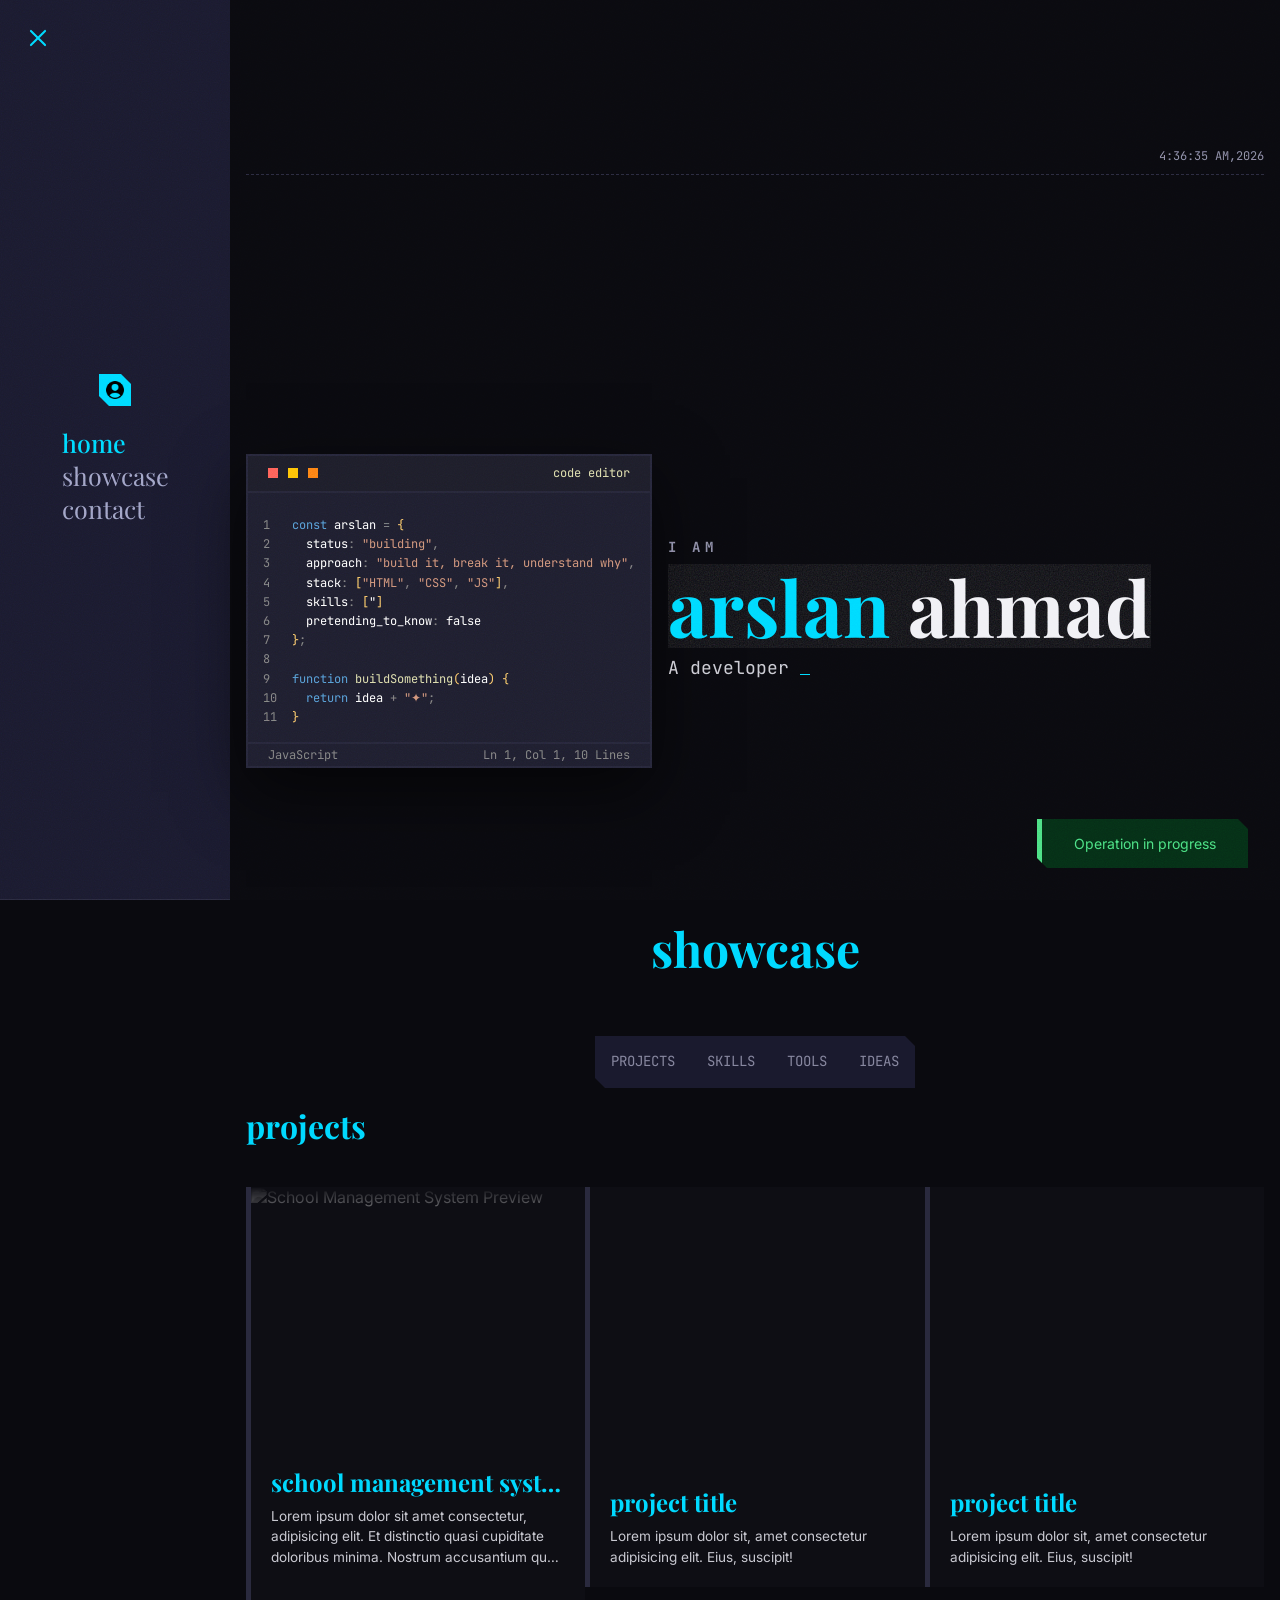
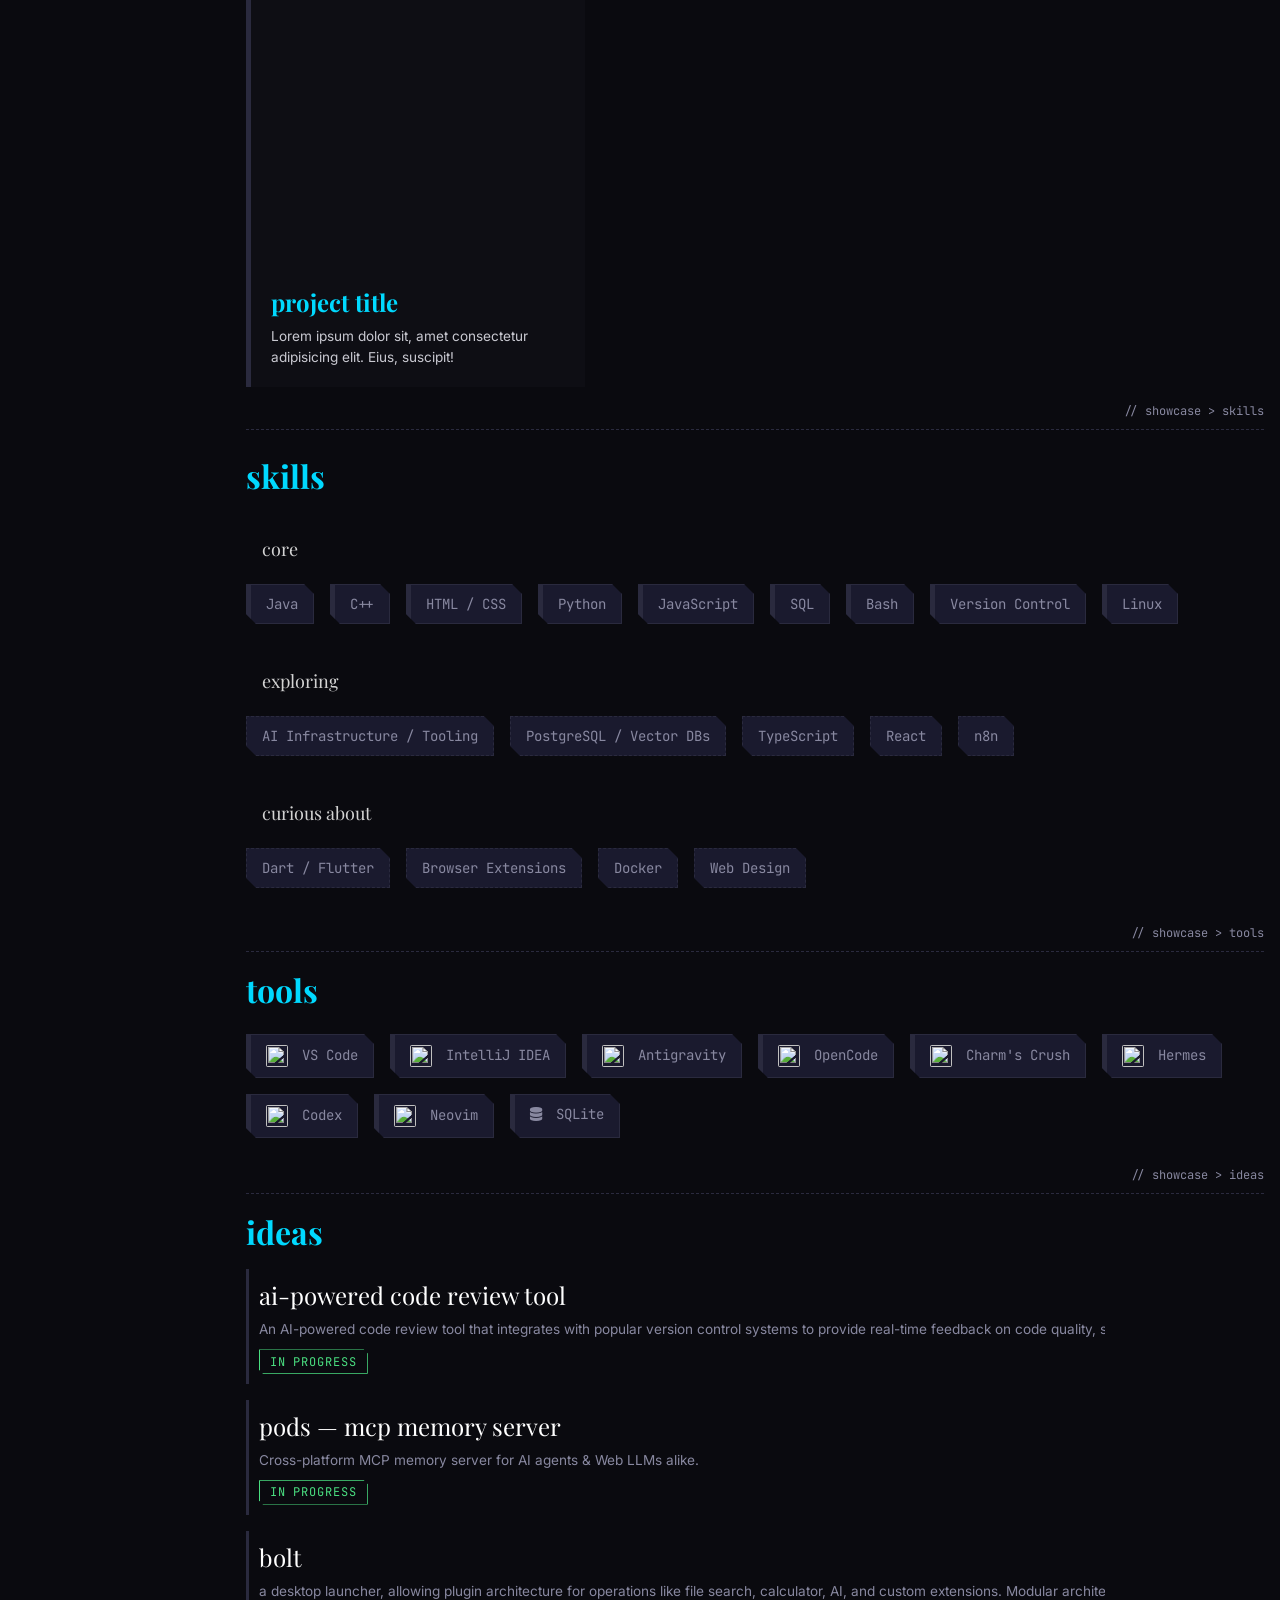
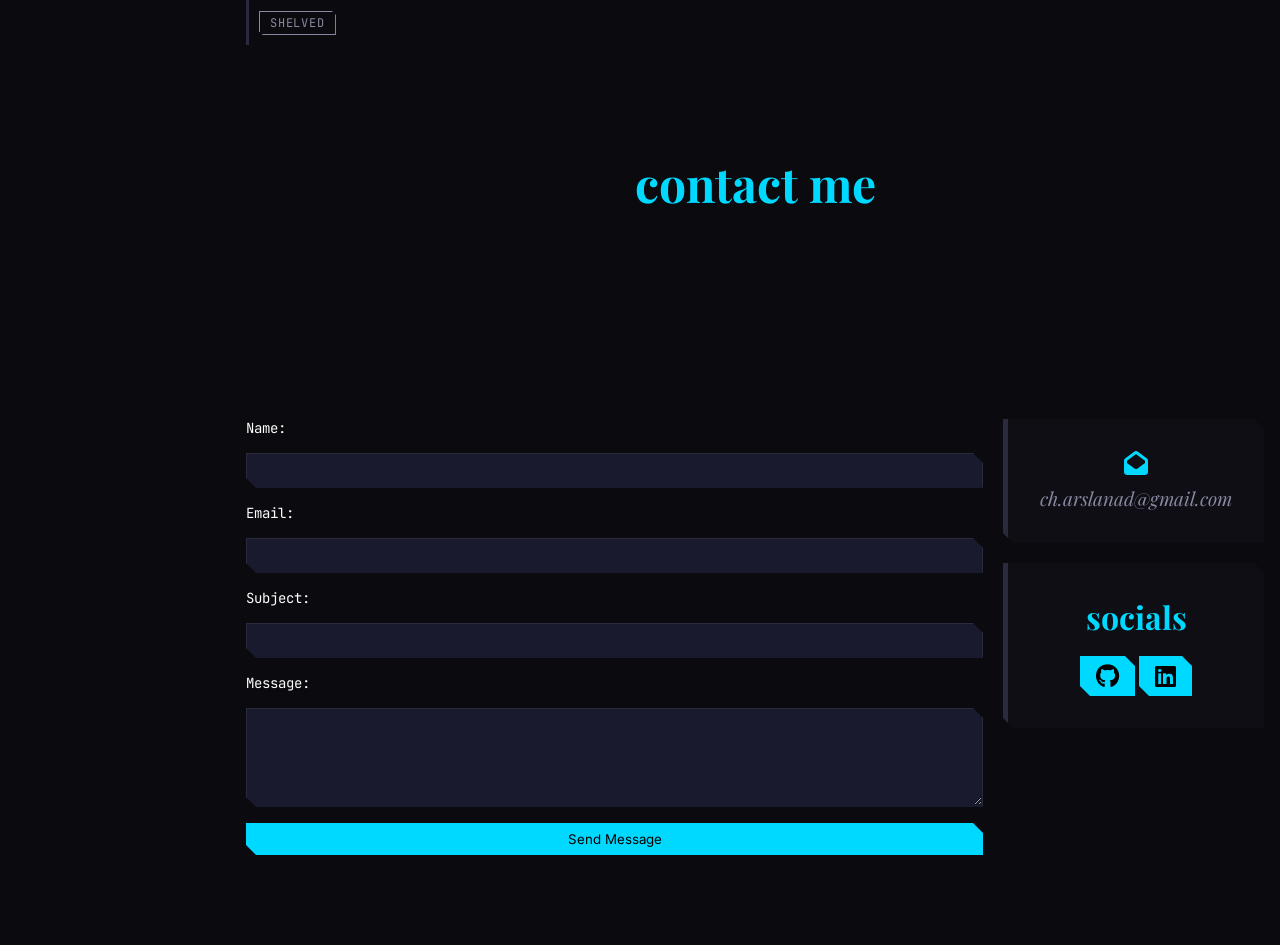
==== index.html @ 19250a8c "feat: update ideas section with new project descriptions and statuses" ====
<!doctype html>
<html lang="en">

<head>
  <meta charset="UTF-8" />
  <meta name="viewport" content="width=device-width, initial-scale=1.0" />
  <title>Personal Portfolio</title>
  <link rel="preconnect" href="https://fonts.googleapis.com" />
  <link rel="preconnect" href="https://fonts.gstatic.com" crossorigin />
  <link
    href="https://fonts.googleapis.com/css2?family=Inter:wght@400;600;700&family=Playfair+Display:ital,wght@1,400;1,700&family=JetBrains+Mono&display=swap"
    rel="stylesheet" />

  <link rel="stylesheet" href="https://cdnjs.cloudflare.com/ajax/libs/font-awesome/6.5.0/css/all.min.css" />
  <link rel="stylesheet" href="src/style.css" />
</head>

<body class="grainy">
  <main>

    <button class="menu-toggle" type="button" aria-label="Toggle menu" aria-pressed="false">
      <span></span>
      <span></span>
      <span></span>
    </button>

    <nav>
      <div class="menu">
        <div class="logo"><img src="src/assets/logo.png" alt="Logo" /></div>

        <ul class="nav-links">
          <li><a href="#home" class="active">Home</a></li>
          <li><a href="#showcase">Showcase</a></li>
          <li><a href="#contact">Contact</a></li>
        </ul>
      </div>
    </nav>

    <div class="sections-wrapper">

      <section id="home" class="home">

        <p class="date demo-label"></p>

        <div class="code-container">
          <div class="editor-body">
            <div class="title-bar">
              <div class="dot red"></div>
              <div class="dot yellow"></div>
              <div class="dot orange"></div>
              <div class="title c-func">Code Editor</div>
            </div>
            <pre class="code-editor" id="hero-code"></pre>
            <div class="status-bar">
              <div>JavaScript</div>
              <div>Ln 1, Col 1, 10 Lines</div>
            </div>
          </div>
        </div>
        <div class="hero-content">
          <h3>I am</h3>
          <h1><span>Arslan</span> Ahmad</h1>
          <p class="placeholder-array">A developer
            <span class="cursor"></span>
          </p>
        </div>
      </section>
      <section class=" test showcase" id="showcase">
        <h1>Showcase</h1>
        <div class="showcase-options">
          <ul>
            <li><a href="#projects">Projects</a></li>
            <li><a href="#skills">Skills</a></li>
            <li><a href="#tools">Tools</a></li>
            <li><a href="#ideas">Ideas</a></li>
          </ul>
        </div>

        <div class="projects" id="projects">
          <h2>Projects</h2>

          <div class="project-grid">
            <div class="project-item">
              <img class="project-preview"
                src="https://raw.githubusercontent.com/ch-arslanahmad/school_management_system_java/main/storage/preview-code.gif"
                alt="School Management System Preview">

              <div class="details">
                <h3 class="title">School Management System</h3>
                <p class="description">Lorem ipsum dolor sit amet consectetur, adipisicing elit. Et
                  distinctio quasi cupiditate doloribus minima. Nostrum accusantium quae vitae beatae temporibus,
                  omnis nulla vero voluptas reiciendis voluptate laboriosam vel culpa. Suscipit corporis voluptate
                  perferendis dolor laborum nemo aperiam beatae sit dolorum a, pariatur soluta tenetur facilis ipsum
                  quibusdam dicta molestias modi asperiores nihil vitae, atque delectus iste eligendi? Aliquid
                  molestiae doloremque obcaecati nisi aperiam consequatur voluptas, debitis eos impedit at vero
                  error non architecto, alias blanditiis, aspernatur repellendus exercitationem! Repellendus quas,
                  laboriosam sequi dicta dolorem ad laudantium hic molestias sint quisquam voluptatibus sunt magni
                  dolorum, quia debitis, adipisci necessitatibus consequatur? Ipsa. Lorem ipsum dolor sit, amet
                  consectetur adipisicing elit. Eius,
                  suscipit!</p>
              </div>
            </div>
            <div class="project-item">

              <div class="details">
                <h3 class="title">Project Title</h3>
                <p class="description">Lorem ipsum dolor sit, amet consectetur adipisicing elit. Eius,
                  suscipit!</p>
              </div>
            </div>
            <div class="project-item">

              <div class="details">
                <h3 class="title">Project Title</h3>
                <p class="description">Lorem ipsum dolor sit, amet consectetur adipisicing elit. Eius,
                  suscipit!</p>
              </div>
            </div>
            <div class="project-item">

              <div class="details">
                <h3 class="title">Project Title</h3>
                <p class="description">Lorem ipsum dolor sit, amet consectetur adipisicing elit. Eius,
                  suscipit!</p>
              </div>
            </div>
          </div>
        </div>

        <div class="skills" id="skills">
          <div class="demo-label">// showcase &gt; skills</div>

          <h2>Skills</h2>

          <div class="skill-group">
            <h3>Core</h3>
            <ul class="skills-list">
              <li class="chip">Java</li>
              <li class="chip">C++</li>
              <li class="chip">HTML / CSS</li>
              <li class="chip">Python</li>
              <li class="chip">JavaScript</li>
              <li class="chip">SQL</li>
              <li class="chip">Bash</li>
              <li class="chip">Version Control</li>
              <li class="chip">Linux</li>

            </ul>
          </div>

          <div class="skill-group">
            <h3>Exploring</h3>
            <ul class="skills-list">
              <li class="chip-v2">AI Infrastructure / Tooling</li>
              <li class="chip-v2">PostgreSQL / Vector DBs</li>

              <li class="chip-v2">TypeScript</li>
              <li class="chip-v2">React</li>
              <li class="chip-v2">n8n</li>
            </ul>
          </div>

          <div class="skill-group">
            <h3>Curious About</h3>
            <ul class="skills-list">
              <li class="chip-v2">Dart / Flutter</li>
              <li class="chip-v2">Browser Extensions</li>
              <li class="chip-v2">Docker</li>
              <li class="chip-v2">Web Design</li>
            </ul>
          </div>
        </div>

        <div class="tools" id="tools">
          <div class="demo-label">// showcase &gt; tools</div>

          <h2>Tools</h2>

          <ul class="tools-list">
            <li class="chip"><img class="tool-icon"
                src="https://cdn.jsdelivr.net/gh/devicons/devicon/icons/vscode/vscode-original.svg" alt=""> VS Code</li>
            <li class="chip"><img class="tool-icon"
                src="https://cdn.jsdelivr.net/gh/devicons/devicon/icons/intellij/intellij-original.svg" alt=""> IntelliJ
              IDEA</li>
            <li class="chip"><img class="tool-icon" src="https://favicool.com/api/icon?domain=antigravity.google&sz=32"
                alt=""> Antigravity</li>
            <li class="chip"><img class="tool-icon"
                src="https://media.licdn.com/dms/image/v2/D4D0BAQFJMzzCNacJ9A/company-logo_200_200/B4DZnKXK2mHsAM-/0/1760036695735?e=2147483647&v=beta&t=FutmMxdZErSSxb70NqSy5JB7f-gggnm0mz871Ik3L1s"
                alt=""> OpenCode</li>
            <li class="chip"><img class="tool-icon" src="https://avatars.githubusercontent.com/u/57376114?s=200&v=4"
                alt=""> Charm's Crush</li>
            <li class="chip"><img class="tool-icon" src="https://hermes-agent.nousresearch.com/docs/img/logo.png"
                alt=""> Hermes</li>
            <li class="chip"><img class="tool-icon"
                src="https://raw.githubusercontent.com/lobehub/lobe-icons/refs/heads/master/packages/static-png/dark/codex-color.png"
                alt=""> Codex</li>
            <li class="chip"><img class="tool-icon"
                src="https://cdn.jsdelivr.net/gh/devicons/devicon/icons/neovim/neovim-original.svg" alt=""> Neovim</li>
            <li class="chip"><i class="fa-solid fa-database"></i> SQLite</li>
          </ul>
        </div>

        <div class="ideas">

          <div class="demo-label">// showcase &gt; ideas</div>

          <h2>Ideas</h2>

          <div class="ideas-list">

            <div class="idea">
              <h3 class="title">AI-Powered Code Review Tool</h3>
              <p class="description">An AI-powered code review tool that integrates with popular version control systems
                to provide real-time feedback on code quality, security vulnerabilities, and adherence to coding
                standards
              </p>
              <span class="status in-progress">IN PROGRESS</span>
            </div>

            <div class="idea">
              <h3 class="title">Pods — MCP Memory Server</h3>
              <p class="description">Cross-platform MCP memory server for AI agents & Web LLMs alike.</p>
              <span class="status in-progress">IN PROGRESS</span>
            </div>

            <div class="idea">
              <h3 class="title">Bolt</h3>
              <p class="description">a desktop launcher, allowing plugin architecture for operations like file
                search, calculator, AI, and custom
                extensions. Modular architecture, i.e., swap the frontend without
                touching the
                backend. </p>
              <span class="status shelved">SHELVED</span>
            </div>

          </div>

        </div>

      </section>

      <section class=" contact" id="contact">
        <h1>Contact Me</h1>
        <div class="sections-list">
          <form id="contactForm" action="https://api.web3forms.com/submit" method="POST">
            <input type="hidden" name="access_key" value="2b80c1da-faf3-4bfc-b4c3-8d636675ebc3">
            <input type="checkbox" name="botcheck" style="display: none;">

            <label for="name">Name:</label>
            <input id="name" name="name" type="text" required />

            <label for="email">Email:</label>
            <input id="email" name="email" type="email" required />

            <label for="subject">Subject:</label>
            <input id="subject" name="subject" type="text" required />

            <label for="message">Message:</label>
            <textarea id="message" name="message" rows="5" required></textarea>

            <button type="submit">Send Message</button>
          </form>

          <div class="card-list">
            <section class="card">
              <i class="fa-solid fa-envelope-open accent"></i>
              <a class="link" href="mailto:ch.arslanad+portfolio@gmail.com">ch.arslanad@gmail.com</a>
            </section>

            <section class="card">
              <h2>Socials</h2>
              <div>
                <button type="button" aria-label="GitHub"
                  onclick="window.open('https://github.com/ch-arslanahmad','_blank')">
                  <i class="fa-brands fa-github"></i>
                </button>
                <button type="button" aria-label="LinkedIn"
                  onclick="window.open('https://www.linkedin.com/in/arslan-ahmad-bb8149377/','_blank')">
                  <i class="fa-brands fa-linkedin"></i>
                </button>
              </div>
            </section>
          </div>
        </div>
      </section>

    </div>

  </main>

  <!-- <footer>
    <p>&copy; 2026 Muhammad Arslan</p>
  </footer> -->
</body>
<script src="src/main.js"></script>

</html>
---- src/style.css ----
@import "css/variables.css";
@import "css/base.css";
@import "css/components.css";
@import "css/responsive.css";
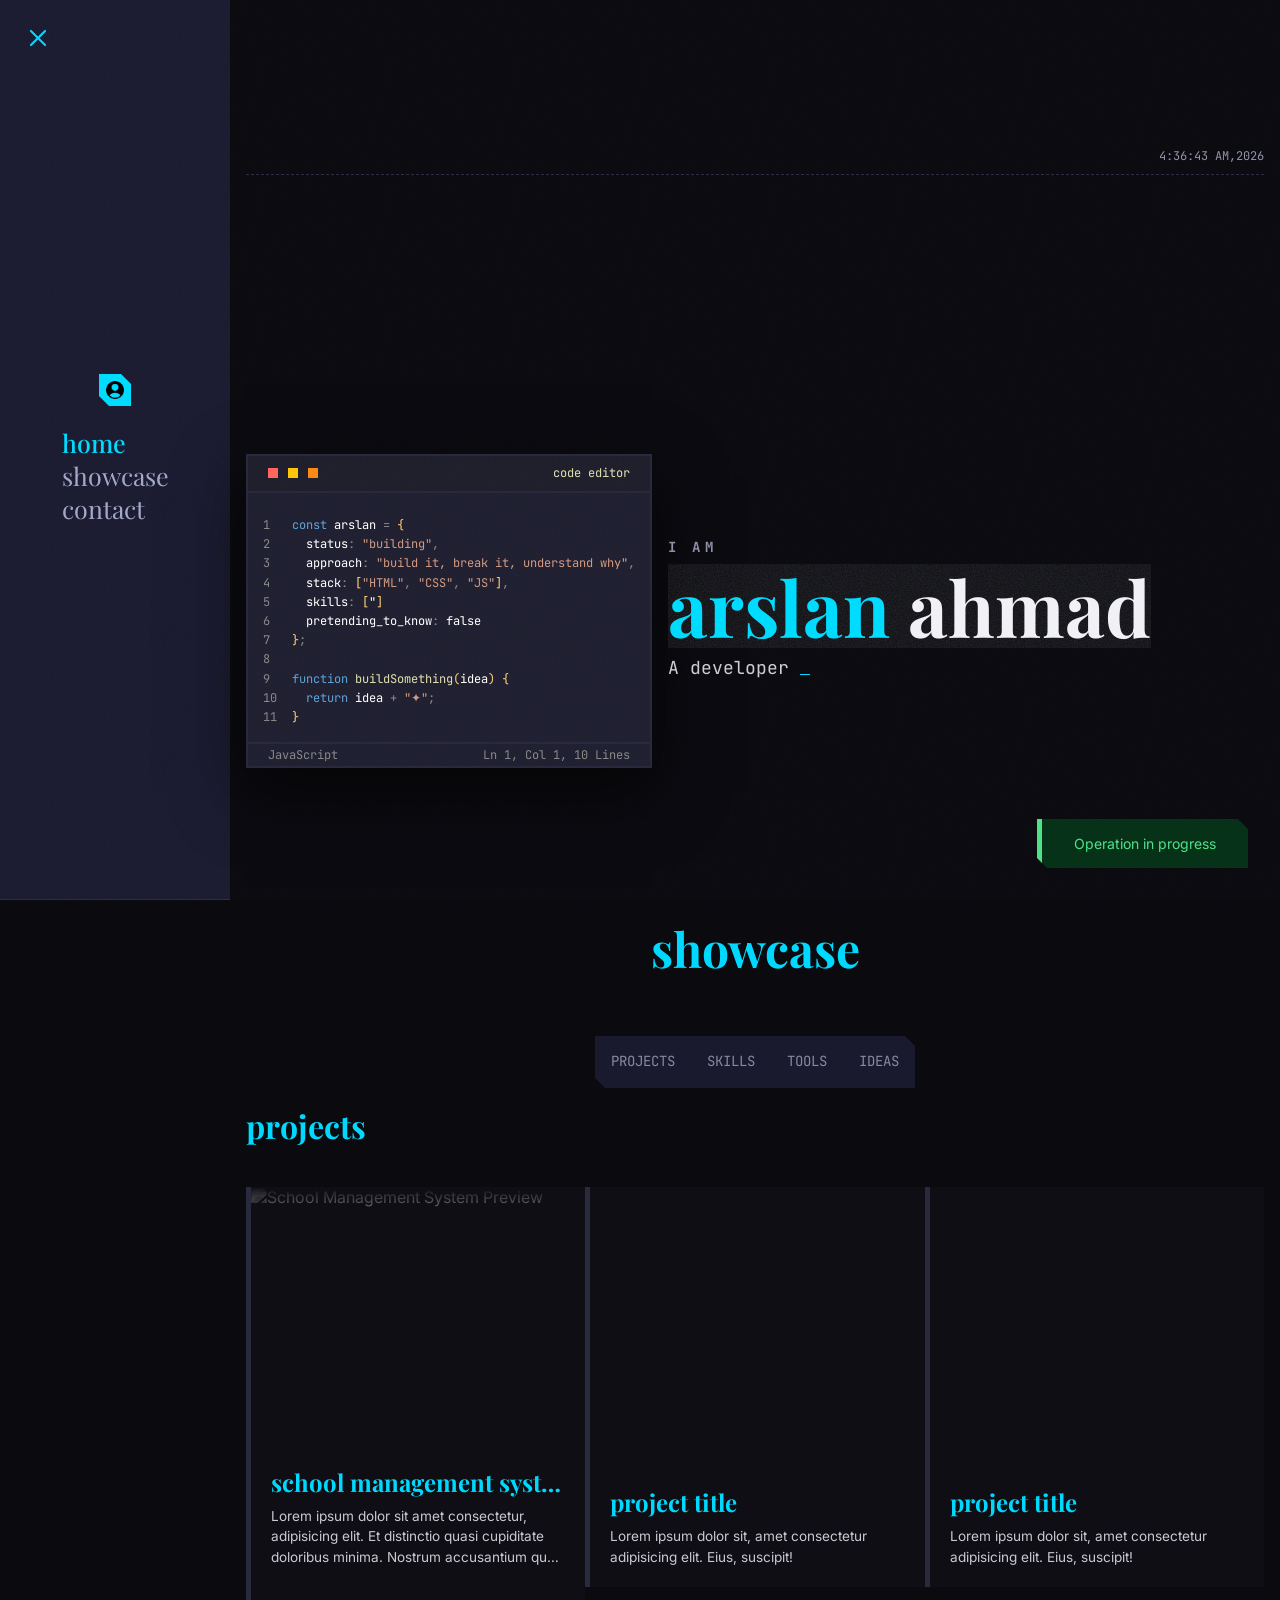
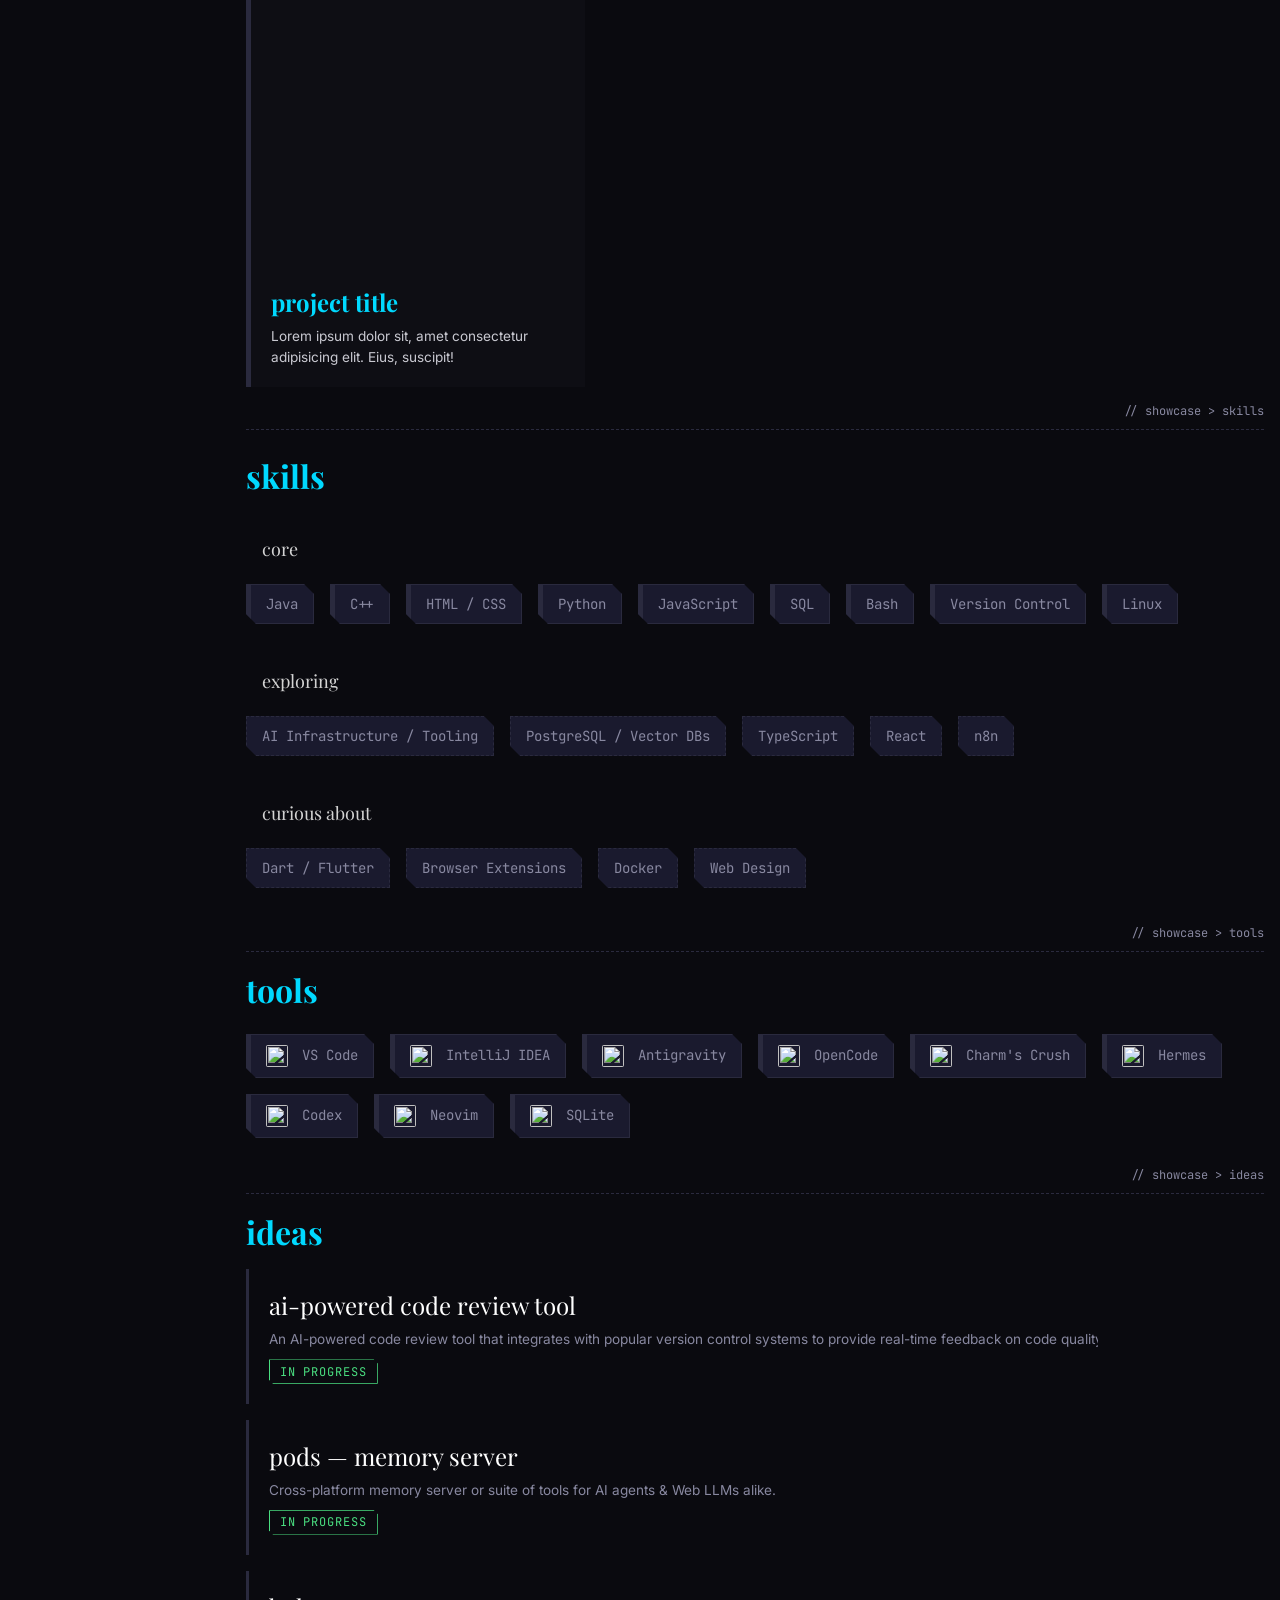
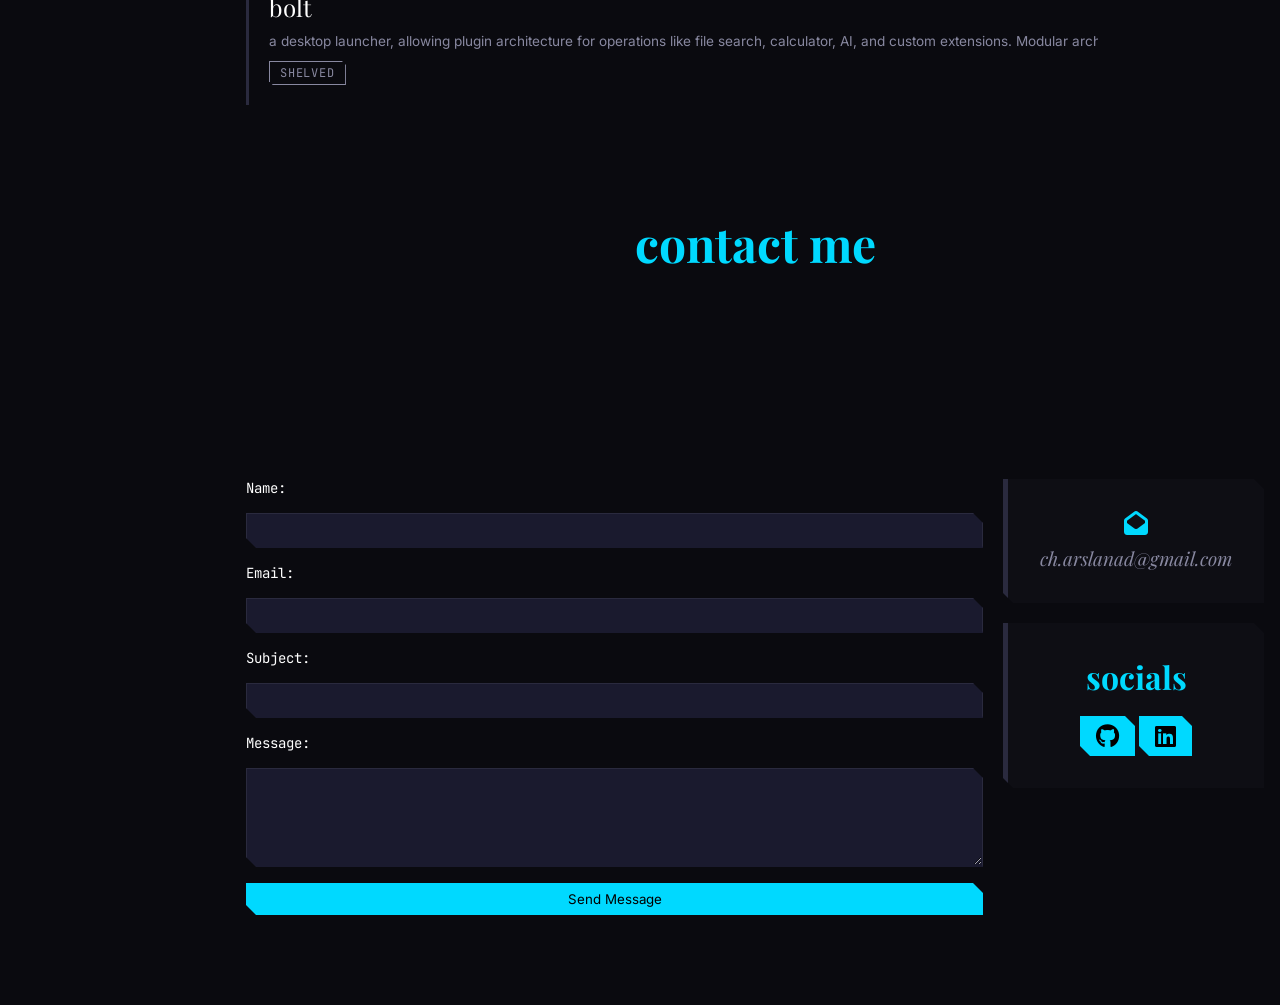
==== commit dcabaab6: "feat: add article detail page with dynamic content, syntax highlighting, and clickable ideas" ====
--- a/index.html
+++ b/index.html
@@ -128,7 +128,7 @@
         </div>
 
         <div class="skills" id="skills">
-          <div class="demo-label">// showcase &gt; skills</div>
+          <div class="demo-label">// showcase > skills</div>
 
           <h2>Skills</h2>
 
@@ -172,15 +172,17 @@
         </div>
 
         <div class="tools" id="tools">
-          <div class="demo-label">// showcase &gt; tools</div>
+          <div class="demo-label">// showcase > tools</div>
 
           <h2>Tools</h2>
 
           <ul class="tools-list">
             <li class="chip"><img class="tool-icon"
-                src="https://cdn.jsdelivr.net/gh/devicons/devicon/icons/vscode/vscode-original.svg" alt=""> VS Code</li>
-            <li class="chip"><img class="tool-icon"
-                src="https://cdn.jsdelivr.net/gh/devicons/devicon/icons/intellij/intellij-original.svg" alt=""> IntelliJ
+                src="https://cdn.jsdelivr.net/gh/devicons/devicon/icons/vscode/vscode-original.svg" alt=""> VS Code
+            </li>
+            <li class="chip"><img class="tool-icon"
+                src="https://cdn.jsdelivr.net/gh/devicons/devicon/icons/intellij/intellij-original.svg" alt="">
+              IntelliJ
               IDEA</li>
             <li class="chip"><img class="tool-icon" src="https://favicool.com/api/icon?domain=antigravity.google&sz=32"
                 alt=""> Antigravity</li>
@@ -195,35 +197,40 @@
                 src="https://raw.githubusercontent.com/lobehub/lobe-icons/refs/heads/master/packages/static-png/dark/codex-color.png"
                 alt=""> Codex</li>
             <li class="chip"><img class="tool-icon"
-                src="https://cdn.jsdelivr.net/gh/devicons/devicon/icons/neovim/neovim-original.svg" alt=""> Neovim</li>
-            <li class="chip"><i class="fa-solid fa-database"></i> SQLite</li>
+                src="https://cdn.jsdelivr.net/gh/devicons/devicon/icons/neovim/neovim-original.svg" alt=""> Neovim
+            </li>
+            <li class="chip"><img class="tool-icon"
+                src="https://cdn.jsdelivr.net/gh/devicons/devicon/icons/sqlite/sqlite-original.svg" alt=""> SQLite
+            </li>
           </ul>
         </div>
 
-        <div class="ideas">
-
-          <div class="demo-label">// showcase &gt; ideas</div>
+        <div class="ideas" >
+
+          <div class="demo-label">// showcase > ideas</div>
 
           <h2>Ideas</h2>
 
           <div class="ideas-list">
 
-            <div class="idea">
+            <a class="idea" href="article.html?id=ai-code-review">
               <h3 class="title">AI-Powered Code Review Tool</h3>
-              <p class="description">An AI-powered code review tool that integrates with popular version control systems
+              <p class="description">An AI-powered code review tool that integrates with popular version control
+                systems
                 to provide real-time feedback on code quality, security vulnerabilities, and adherence to coding
                 standards
               </p>
               <span class="status in-progress">IN PROGRESS</span>
-            </div>
-
-            <div class="idea">
-              <h3 class="title">Pods — MCP Memory Server</h3>
-              <p class="description">Cross-platform MCP memory server for AI agents & Web LLMs alike.</p>
+            </a>
+
+
+            <a class="idea" href="article.html?id=pods">
+              <h3 class="title">Pods — Memory Server</h3>
+              <p class="description">Cross-platform memory server or suite of tools for AI agents & Web LLMs alike.</p>
               <span class="status in-progress">IN PROGRESS</span>
-            </div>
-
-            <div class="idea">
+            </a>
+
+            <a class="idea" href="article.html?id=bolt-launcher">
               <h3 class="title">Bolt</h3>
               <p class="description">a desktop launcher, allowing plugin architecture for operations like file
                 search, calculator, AI, and custom
@@ -231,7 +238,7 @@
                 touching the
                 backend. </p>
               <span class="status shelved">SHELVED</span>
-            </div>
+            </a>
 
           </div>
 
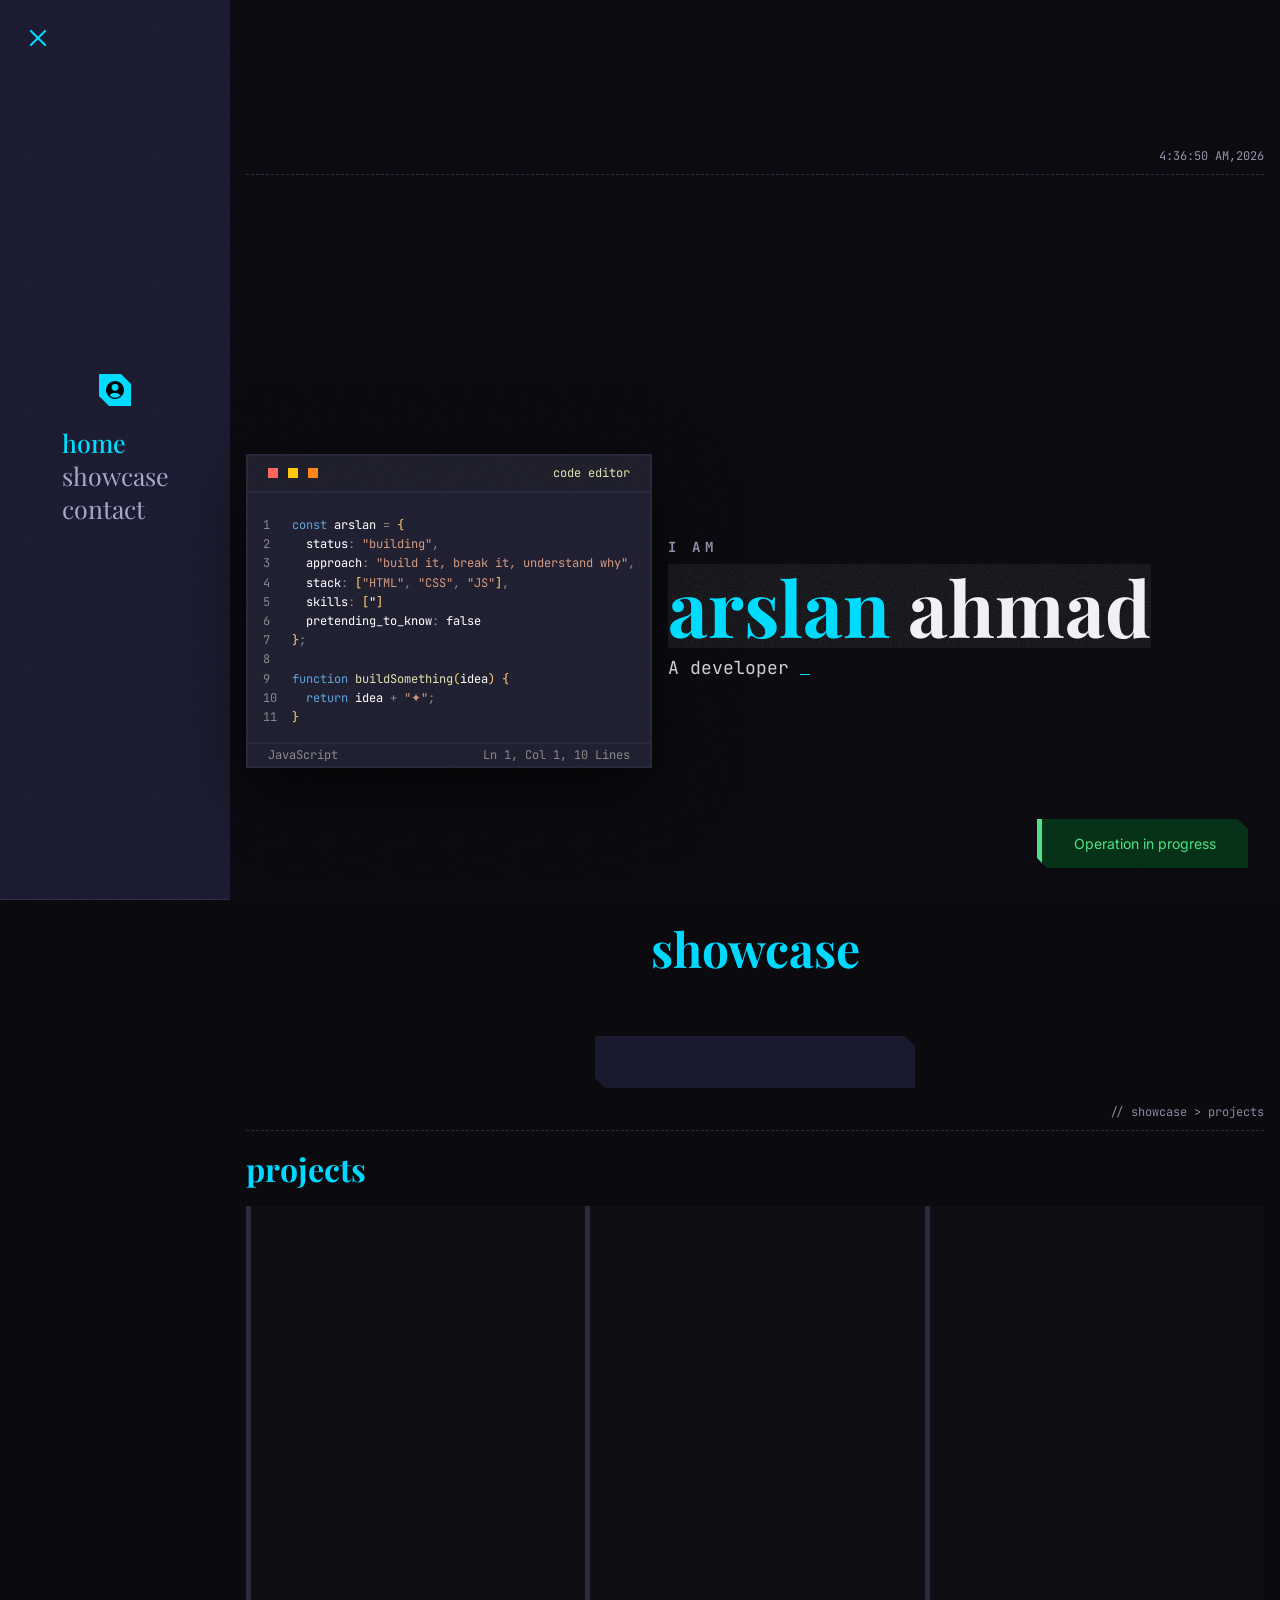
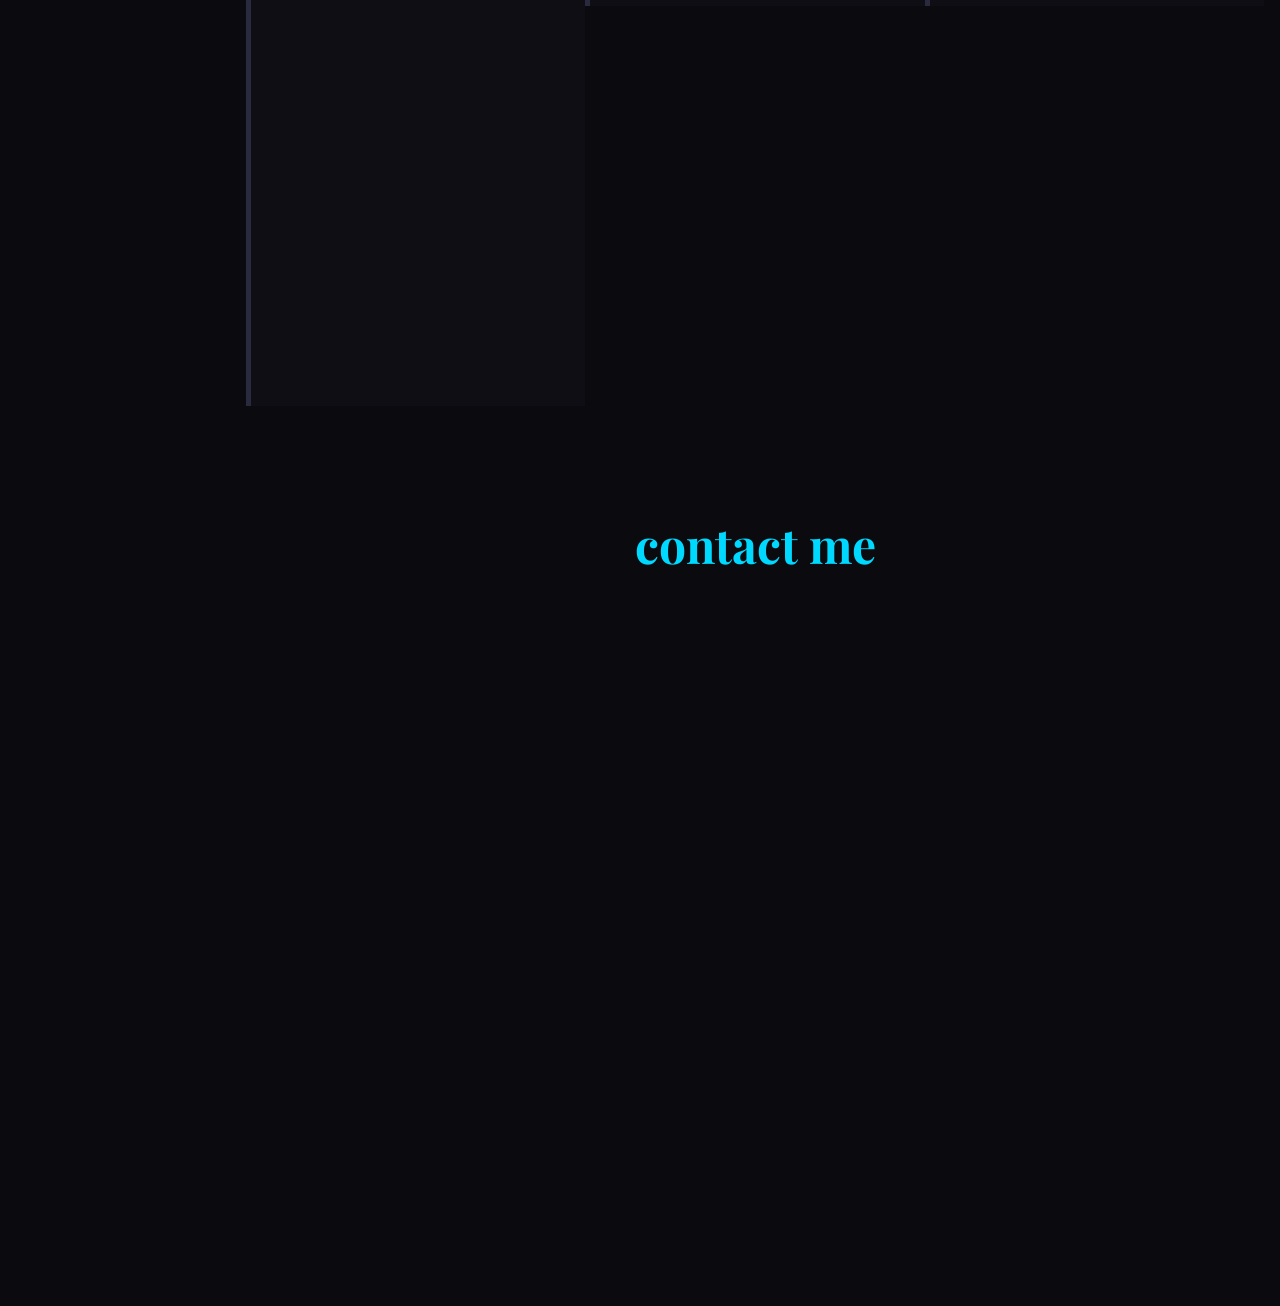
==== commit 435c95d1: "feat: added showcase sections switching, projects section with detailed descriptions and links; upda" ====
--- a/index.html
+++ b/index.html
@@ -69,61 +69,47 @@
         <h1>Showcase</h1>
         <div class="showcase-options">
           <ul>
-            <li><a href="#projects">Projects</a></li>
+            <li><a class="active" href="#projects">Projects</a></li>
             <li><a href="#skills">Skills</a></li>
             <li><a href="#tools">Tools</a></li>
             <li><a href="#ideas">Ideas</a></li>
           </ul>
         </div>
 
-        <div class="projects" id="projects">
+        <div class="projects active" id="projects">
+          <div class="demo-label">// showcase > projects</div>
+
           <h2>Projects</h2>
 
           <div class="project-grid">
-            <div class="project-item">
+            <a class="project-item" href="article.html?type=projects&id=school-management-system">
               <img class="project-preview"
                 src="https://raw.githubusercontent.com/ch-arslanahmad/school_management_system_java/main/storage/preview-code.gif"
                 alt="School Management System Preview">
-
               <div class="details">
                 <h3 class="title">School Management System</h3>
-                <p class="description">Lorem ipsum dolor sit amet consectetur, adipisicing elit. Et
-                  distinctio quasi cupiditate doloribus minima. Nostrum accusantium quae vitae beatae temporibus,
-                  omnis nulla vero voluptas reiciendis voluptate laboriosam vel culpa. Suscipit corporis voluptate
-                  perferendis dolor laborum nemo aperiam beatae sit dolorum a, pariatur soluta tenetur facilis ipsum
-                  quibusdam dicta molestias modi asperiores nihil vitae, atque delectus iste eligendi? Aliquid
-                  molestiae doloremque obcaecati nisi aperiam consequatur voluptas, debitis eos impedit at vero
-                  error non architecto, alias blanditiis, aspernatur repellendus exercitationem! Repellendus quas,
-                  laboriosam sequi dicta dolorem ad laudantium hic molestias sint quisquam voluptatibus sunt magni
-                  dolorum, quia debitis, adipisci necessitatibus consequatur? Ipsa. Lorem ipsum dolor sit, amet
-                  consectetur adipisicing elit. Eius,
-                  suscipit!</p>
-              </div>
-            </div>
-            <div class="project-item">
-
-              <div class="details">
-                <h3 class="title">Project Title</h3>
-                <p class="description">Lorem ipsum dolor sit, amet consectetur adipisicing elit. Eius,
-                  suscipit!</p>
-              </div>
-            </div>
-            <div class="project-item">
-
-              <div class="details">
-                <h3 class="title">Project Title</h3>
-                <p class="description">Lorem ipsum dolor sit, amet consectetur adipisicing elit. Eius,
-                  suscipit!</p>
-              </div>
-            </div>
-            <div class="project-item">
-
-              <div class="details">
-                <h3 class="title">Project Title</h3>
-                <p class="description">Lorem ipsum dolor sit, amet consectetur adipisicing elit. Eius,
-                  suscipit!</p>
-              </div>
-            </div>
+                <p class="description">Java console app with SQLite and PDF reports. Manages students, teachers,
+                  classes.</p>
+              </div>
+            </a>
+            <a class="project-item" href="article.html?type=projects&id=portfolio">
+              <div class="details">
+                <h3 class="title">Portfolio Site</h3>
+                <p class="description">Vanilla HTML/CSS/JS. Markdown articles, dynamic content, no frameworks.</p>
+              </div>
+            </a>
+            <a class="project-item" href="article.html?type=projects&id=yolo-rescuesim">
+              <div class="details">
+                <h3 class="title">YOLO RescueSim</h3>
+                <p class="description">ROS 2 + Gazebo + YOLOv8. TurtleBot3 finds humans in a disaster simulation.</p>
+              </div>
+            </a>
+            <a class="project-item" href="article.html?type=projects&id=kanban-board">
+              <div class="details">
+                <h3 class="title">Kanban Board</h3>
+                <p class="description">Drag-and-drop kanban with vanilla JS. HTML5 Drag and Drop, localStorage.</p>
+              </div>
+            </a>
           </div>
         </div>
 
@@ -184,15 +170,16 @@
                 src="https://cdn.jsdelivr.net/gh/devicons/devicon/icons/intellij/intellij-original.svg" alt="">
               IntelliJ
               IDEA</li>
-            <li class="chip"><img class="tool-icon" src="https://favicool.com/api/icon?domain=antigravity.google&sz=32"
-                alt=""> Antigravity</li>
+            <li class="chip"><img class="tool-icon" src="https://favicool.com/api/icon?domain=antigravity.google"
+                alt="antigravity" alt=""> Antigravity</li>
             <li class="chip"><img class="tool-icon"
                 src="https://media.licdn.com/dms/image/v2/D4D0BAQFJMzzCNacJ9A/company-logo_200_200/B4DZnKXK2mHsAM-/0/1760036695735?e=2147483647&v=beta&t=FutmMxdZErSSxb70NqSy5JB7f-gggnm0mz871Ik3L1s"
                 alt=""> OpenCode</li>
-            <li class="chip"><img class="tool-icon" src="https://avatars.githubusercontent.com/u/57376114?s=200&v=4"
-                alt=""> Charm's Crush</li>
+            <li class="chip"><img class="tool-icon" src="https://avatars.githubusercontent.com/u/57376114"
+                alt="charm's-crush">
+              Charm's Crush</li>
             <li class="chip"><img class="tool-icon" src="https://hermes-agent.nousresearch.com/docs/img/logo.png"
-                alt=""> Hermes</li>
+                alt="hermes-agent" alt=""> Hermes</li>
             <li class="chip"><img class="tool-icon"
                 src="https://raw.githubusercontent.com/lobehub/lobe-icons/refs/heads/master/packages/static-png/dark/codex-color.png"
                 alt=""> Codex</li>
@@ -205,24 +192,13 @@
           </ul>
         </div>
 
-        <div class="ideas" >
+        <div class="ideas" id="ideas">
 
           <div class="demo-label">// showcase > ideas</div>
 
           <h2>Ideas</h2>
 
           <div class="ideas-list">
-
-            <a class="idea" href="article.html?id=ai-code-review">
-              <h3 class="title">AI-Powered Code Review Tool</h3>
-              <p class="description">An AI-powered code review tool that integrates with popular version control
-                systems
-                to provide real-time feedback on code quality, security vulnerabilities, and adherence to coding
-                standards
-              </p>
-              <span class="status in-progress">IN PROGRESS</span>
-            </a>
-
 
             <a class="idea" href="article.html?id=pods">
               <h3 class="title">Pods — Memory Server</h3>
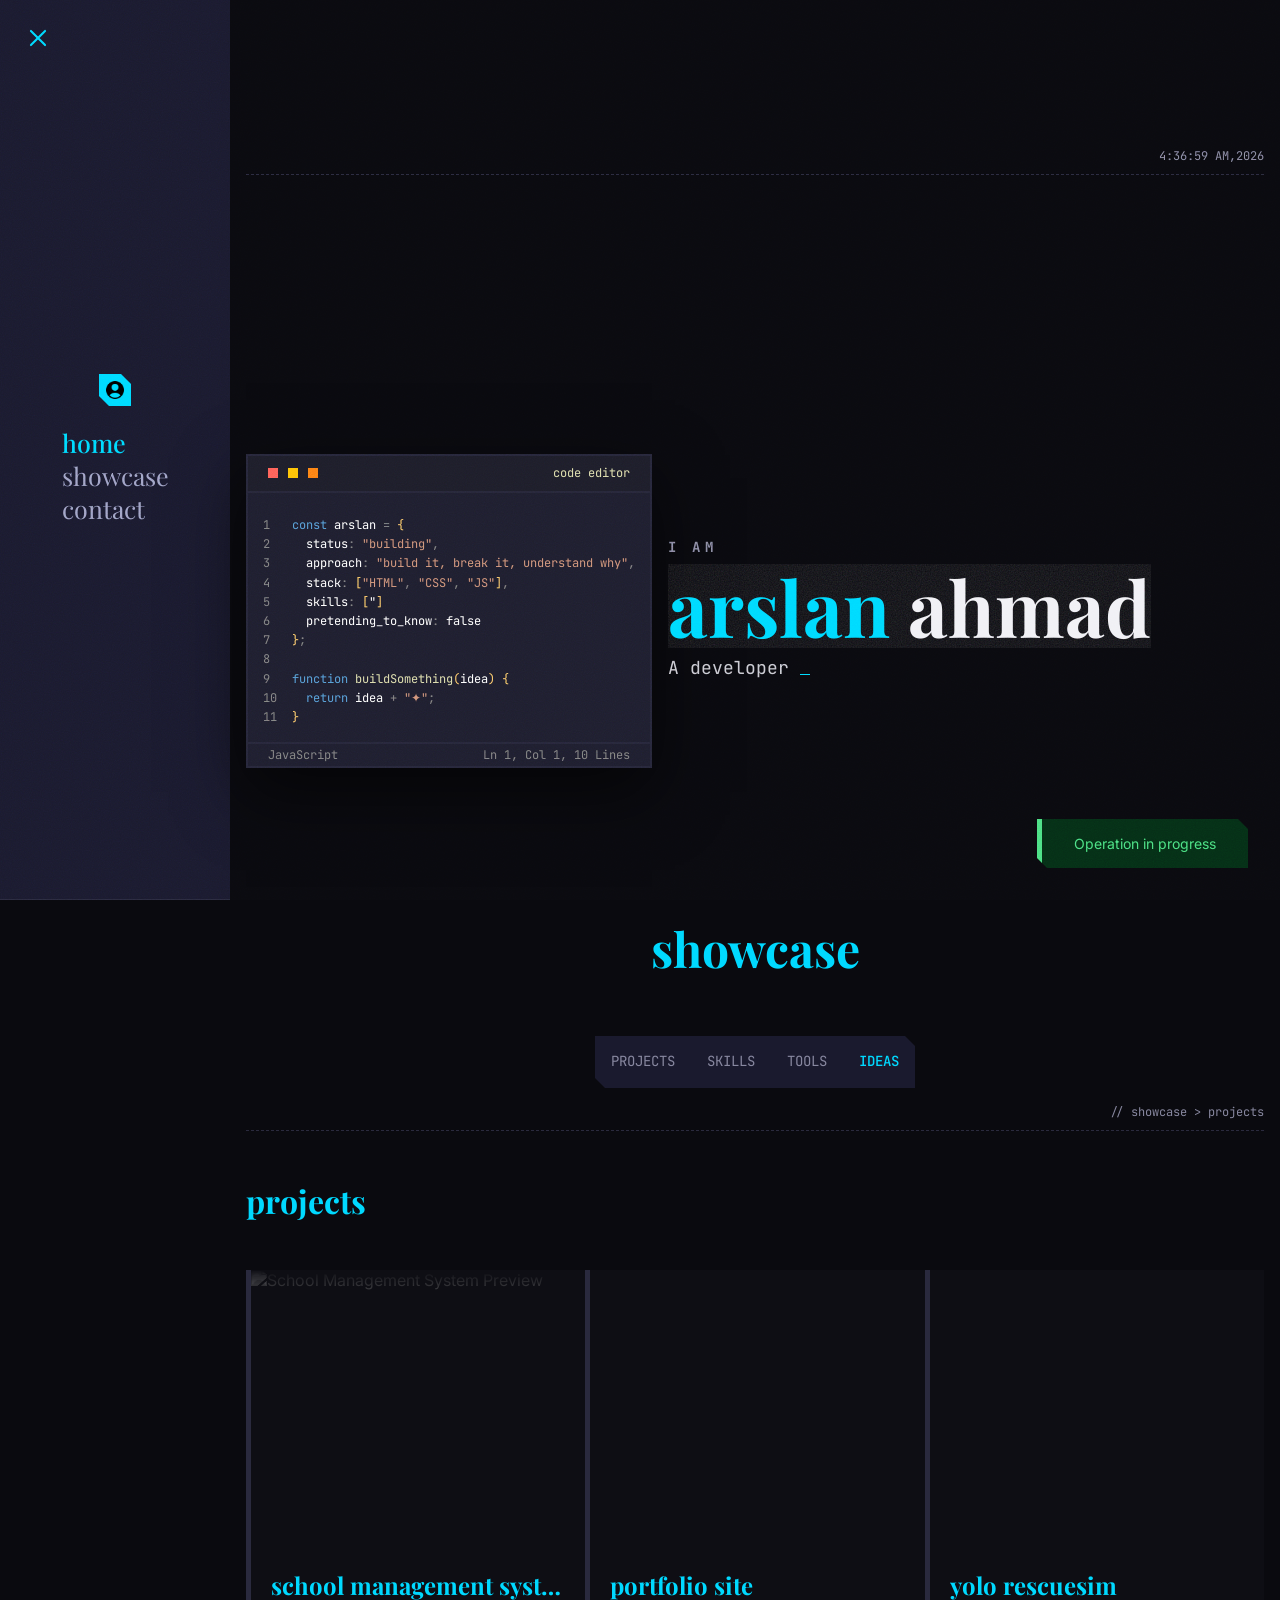
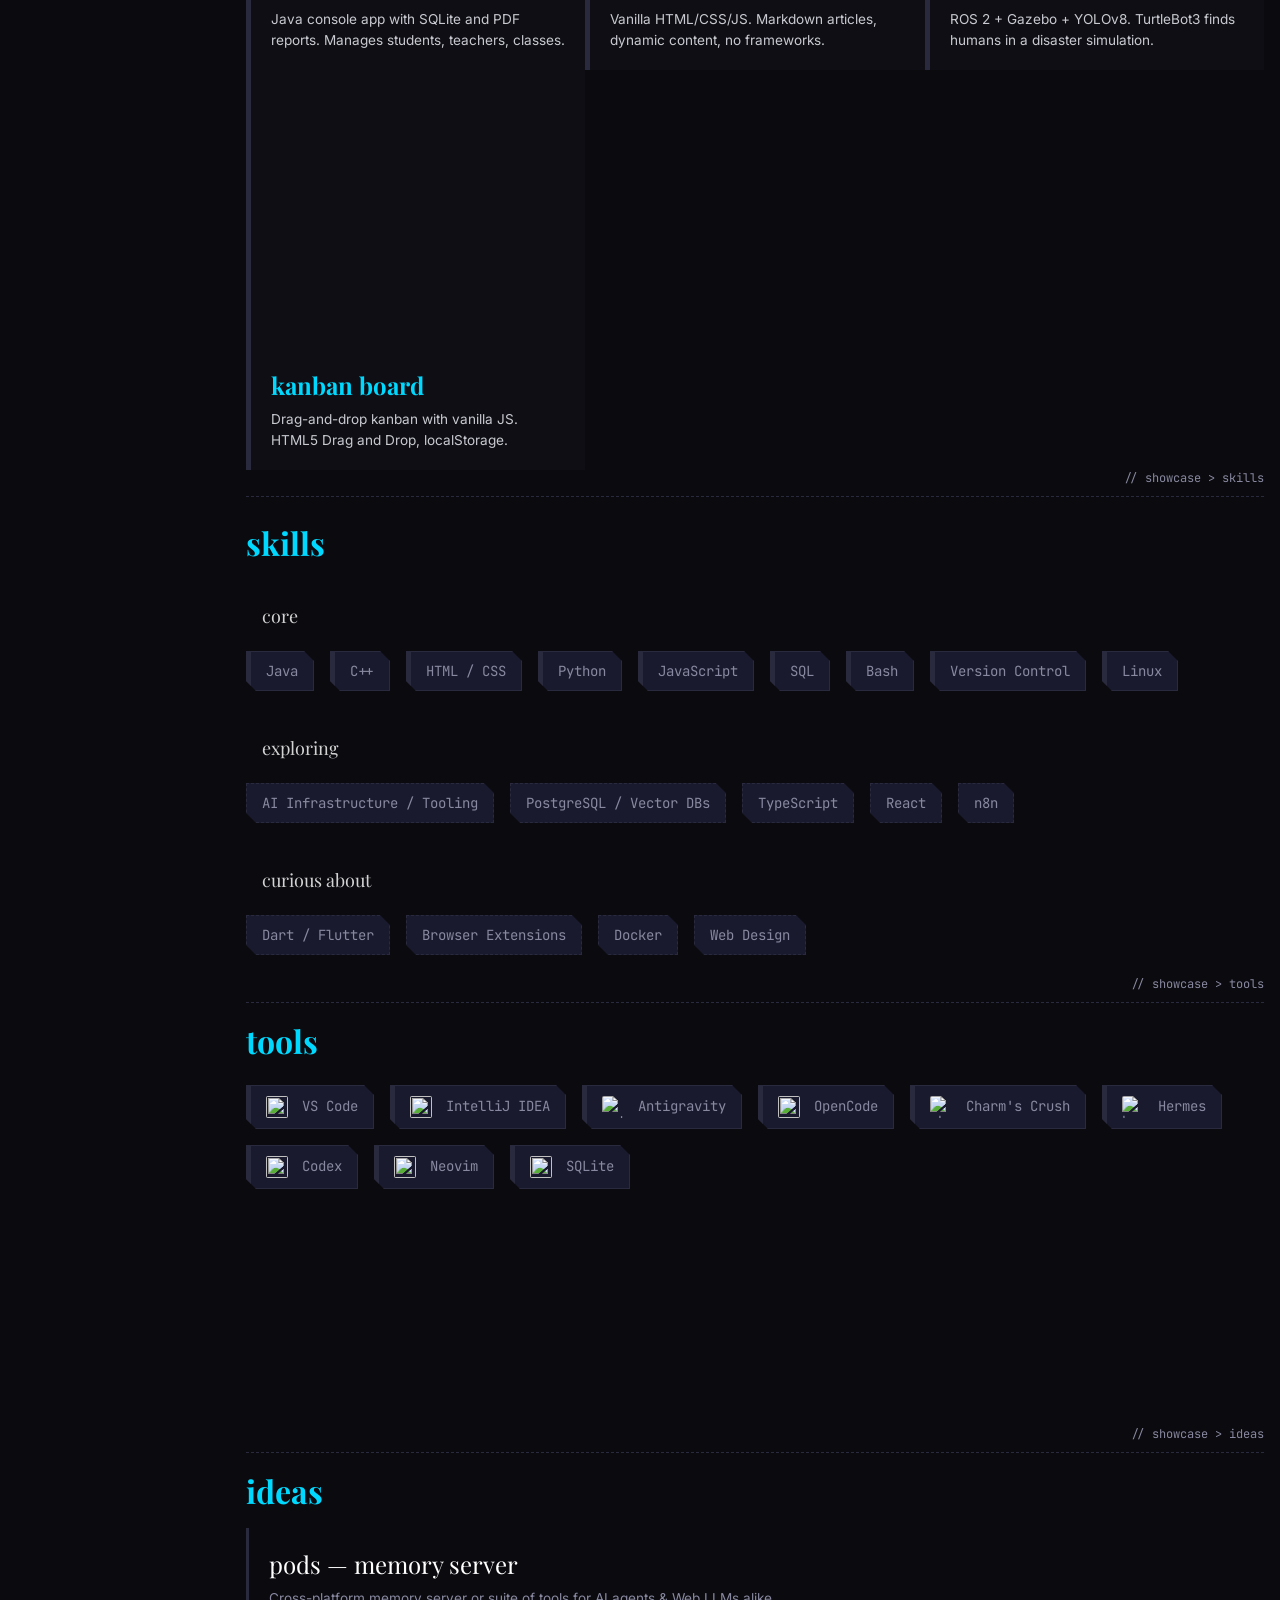
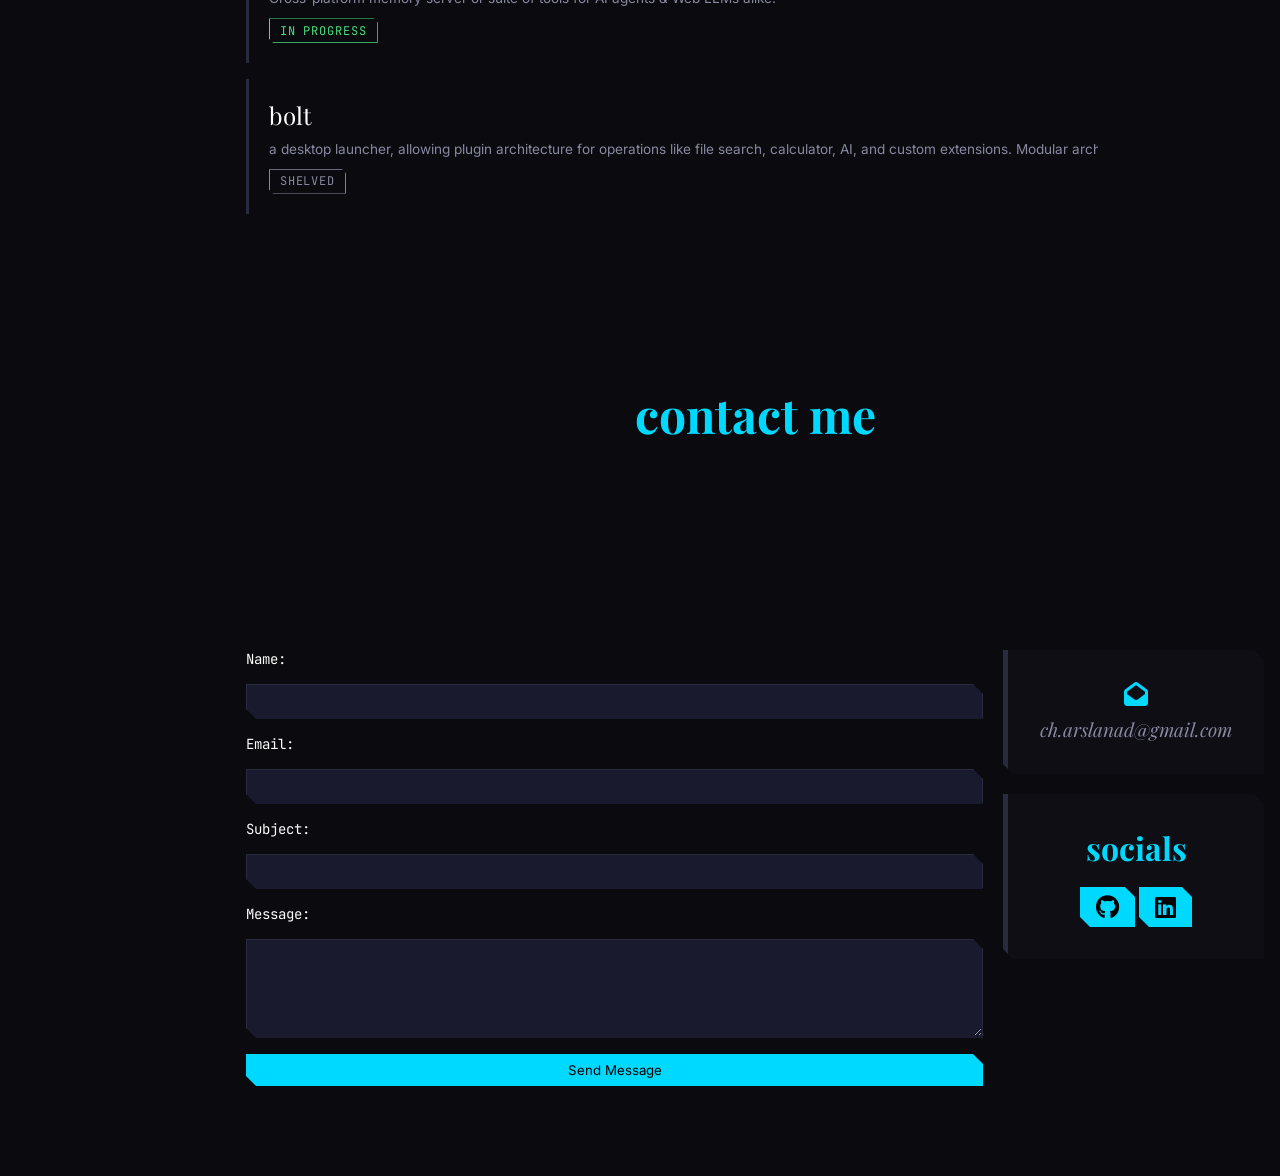
==== commit b1107312: "feat: restructure showcase sections for improved layout and functionality; enhance scrolling behavio" ====
--- a/index.html
+++ b/index.html
@@ -76,150 +76,152 @@
           </ul>
         </div>
 
-        <div class="projects active" id="projects">
-          <div class="demo-label">// showcase > projects</div>
-
-          <h2>Projects</h2>
-
-          <div class="project-grid">
-            <a class="project-item" href="article.html?type=projects&id=school-management-system">
-              <img class="project-preview"
-                src="https://raw.githubusercontent.com/ch-arslanahmad/school_management_system_java/main/storage/preview-code.gif"
-                alt="School Management System Preview">
-              <div class="details">
-                <h3 class="title">School Management System</h3>
-                <p class="description">Java console app with SQLite and PDF reports. Manages students, teachers,
-                  classes.</p>
-              </div>
-            </a>
-            <a class="project-item" href="article.html?type=projects&id=portfolio">
-              <div class="details">
-                <h3 class="title">Portfolio Site</h3>
-                <p class="description">Vanilla HTML/CSS/JS. Markdown articles, dynamic content, no frameworks.</p>
-              </div>
-            </a>
-            <a class="project-item" href="article.html?type=projects&id=yolo-rescuesim">
-              <div class="details">
-                <h3 class="title">YOLO RescueSim</h3>
-                <p class="description">ROS 2 + Gazebo + YOLOv8. TurtleBot3 finds humans in a disaster simulation.</p>
-              </div>
-            </a>
-            <a class="project-item" href="article.html?type=projects&id=kanban-board">
-              <div class="details">
-                <h3 class="title">Kanban Board</h3>
-                <p class="description">Drag-and-drop kanban with vanilla JS. HTML5 Drag and Drop, localStorage.</p>
-              </div>
-            </a>
-          </div>
-        </div>
-
-        <div class="skills" id="skills">
-          <div class="demo-label">// showcase > skills</div>
-
-          <h2>Skills</h2>
-
-          <div class="skill-group">
-            <h3>Core</h3>
-            <ul class="skills-list">
-              <li class="chip">Java</li>
-              <li class="chip">C++</li>
-              <li class="chip">HTML / CSS</li>
-              <li class="chip">Python</li>
-              <li class="chip">JavaScript</li>
-              <li class="chip">SQL</li>
-              <li class="chip">Bash</li>
-              <li class="chip">Version Control</li>
-              <li class="chip">Linux</li>
-
+        <div class="showcase-items">
+          <div class="projects active" id="projects">
+            <div class="demo-label">// showcase > projects</div>
+
+            <h2>Projects</h2>
+
+            <div class="project-grid">
+              <a class="project-item" href="article.html?type=projects&id=school-management-system">
+                <img class="project-preview"
+                  src="https://raw.githubusercontent.com/ch-arslanahmad/school_management_system_java/main/storage/preview-code.gif"
+                  alt="School Management System Preview">
+                <div class="details">
+                  <h3 class="title">School Management System</h3>
+                  <p class="description">Java console app with SQLite and PDF reports. Manages students, teachers,
+                    classes.</p>
+                </div>
+              </a>
+              <a class="project-item" href="article.html?type=projects&id=portfolio">
+                <div class="details">
+                  <h3 class="title">Portfolio Site</h3>
+                  <p class="description">Vanilla HTML/CSS/JS. Markdown articles, dynamic content, no frameworks.</p>
+                </div>
+              </a>
+              <a class="project-item" href="article.html?type=projects&id=yolo-rescuesim">
+                <div class="details">
+                  <h3 class="title">YOLO RescueSim</h3>
+                  <p class="description">ROS 2 + Gazebo + YOLOv8. TurtleBot3 finds humans in a disaster simulation.</p>
+                </div>
+              </a>
+              <a class="project-item" href="article.html?type=projects&id=kanban-board">
+                <div class="details">
+                  <h3 class="title">Kanban Board</h3>
+                  <p class="description">Drag-and-drop kanban with vanilla JS. HTML5 Drag and Drop, localStorage.</p>
+                </div>
+              </a>
+            </div>
+          </div>
+
+          <div class="skills" id="skills">
+            <div class="demo-label">// showcase > skills</div>
+
+            <h2>Skills</h2>
+
+            <div class="skill-group">
+              <h3>Core</h3>
+              <ul class="skills-list">
+                <li class="chip">Java</li>
+                <li class="chip">C++</li>
+                <li class="chip">HTML / CSS</li>
+                <li class="chip">Python</li>
+                <li class="chip">JavaScript</li>
+                <li class="chip">SQL</li>
+                <li class="chip">Bash</li>
+                <li class="chip">Version Control</li>
+                <li class="chip">Linux</li>
+
+              </ul>
+            </div>
+
+            <div class="skill-group">
+              <h3>Exploring</h3>
+              <ul class="skills-list">
+                <li class="chip-v2">AI Infrastructure / Tooling</li>
+                <li class="chip-v2">PostgreSQL / Vector DBs</li>
+
+                <li class="chip-v2">TypeScript</li>
+                <li class="chip-v2">React</li>
+                <li class="chip-v2">n8n</li>
+              </ul>
+            </div>
+
+            <div class="skill-group">
+              <h3>Curious About</h3>
+              <ul class="skills-list">
+                <li class="chip-v2">Dart / Flutter</li>
+                <li class="chip-v2">Browser Extensions</li>
+                <li class="chip-v2">Docker</li>
+                <li class="chip-v2">Web Design</li>
+              </ul>
+            </div>
+          </div>
+
+          <div class="tools" id="tools">
+            <div class="demo-label">// showcase > tools</div>
+
+            <h2>Tools</h2>
+
+            <ul class="tools-list">
+              <li class="chip"><img class="tool-icon"
+                  src="https://cdn.jsdelivr.net/gh/devicons/devicon/icons/vscode/vscode-original.svg" alt=""> VS Code
+              </li>
+              <li class="chip"><img class="tool-icon"
+                  src="https://cdn.jsdelivr.net/gh/devicons/devicon/icons/intellij/intellij-original.svg" alt="">
+                IntelliJ
+                IDEA</li>
+              <li class="chip"><img class="tool-icon" src="https://favicool.com/api/icon?domain=antigravity.google"
+                  alt="antigravity" alt=""> Antigravity</li>
+              <li class="chip"><img class="tool-icon"
+                  src="https://media.licdn.com/dms/image/v2/D4D0BAQFJMzzCNacJ9A/company-logo_200_200/B4DZnKXK2mHsAM-/0/1760036695735?e=2147483647&v=beta&t=FutmMxdZErSSxb70NqSy5JB7f-gggnm0mz871Ik3L1s"
+                  alt=""> OpenCode</li>
+              <li class="chip"><img class="tool-icon" src="https://avatars.githubusercontent.com/u/57376114"
+                  alt="charm's-crush">
+                Charm's Crush</li>
+              <li class="chip"><img class="tool-icon" src="https://hermes-agent.nousresearch.com/docs/img/logo.png"
+                  alt="hermes-agent" alt=""> Hermes</li>
+              <li class="chip"><img class="tool-icon"
+                  src="https://raw.githubusercontent.com/lobehub/lobe-icons/refs/heads/master/packages/static-png/dark/codex-color.png"
+                  alt=""> Codex</li>
+              <li class="chip"><img class="tool-icon"
+                  src="https://cdn.jsdelivr.net/gh/devicons/devicon/icons/neovim/neovim-original.svg" alt=""> Neovim
+              </li>
+              <li class="chip"><img class="tool-icon"
+                  src="https://cdn.jsdelivr.net/gh/devicons/devicon/icons/sqlite/sqlite-original.svg" alt=""> SQLite
+              </li>
             </ul>
           </div>
 
-          <div class="skill-group">
-            <h3>Exploring</h3>
-            <ul class="skills-list">
-              <li class="chip-v2">AI Infrastructure / Tooling</li>
-              <li class="chip-v2">PostgreSQL / Vector DBs</li>
-
-              <li class="chip-v2">TypeScript</li>
-              <li class="chip-v2">React</li>
-              <li class="chip-v2">n8n</li>
-            </ul>
-          </div>
-
-          <div class="skill-group">
-            <h3>Curious About</h3>
-            <ul class="skills-list">
-              <li class="chip-v2">Dart / Flutter</li>
-              <li class="chip-v2">Browser Extensions</li>
-              <li class="chip-v2">Docker</li>
-              <li class="chip-v2">Web Design</li>
-            </ul>
-          </div>
-        </div>
-
-        <div class="tools" id="tools">
-          <div class="demo-label">// showcase > tools</div>
-
-          <h2>Tools</h2>
-
-          <ul class="tools-list">
-            <li class="chip"><img class="tool-icon"
-                src="https://cdn.jsdelivr.net/gh/devicons/devicon/icons/vscode/vscode-original.svg" alt=""> VS Code
-            </li>
-            <li class="chip"><img class="tool-icon"
-                src="https://cdn.jsdelivr.net/gh/devicons/devicon/icons/intellij/intellij-original.svg" alt="">
-              IntelliJ
-              IDEA</li>
-            <li class="chip"><img class="tool-icon" src="https://favicool.com/api/icon?domain=antigravity.google"
-                alt="antigravity" alt=""> Antigravity</li>
-            <li class="chip"><img class="tool-icon"
-                src="https://media.licdn.com/dms/image/v2/D4D0BAQFJMzzCNacJ9A/company-logo_200_200/B4DZnKXK2mHsAM-/0/1760036695735?e=2147483647&v=beta&t=FutmMxdZErSSxb70NqSy5JB7f-gggnm0mz871Ik3L1s"
-                alt=""> OpenCode</li>
-            <li class="chip"><img class="tool-icon" src="https://avatars.githubusercontent.com/u/57376114"
-                alt="charm's-crush">
-              Charm's Crush</li>
-            <li class="chip"><img class="tool-icon" src="https://hermes-agent.nousresearch.com/docs/img/logo.png"
-                alt="hermes-agent" alt=""> Hermes</li>
-            <li class="chip"><img class="tool-icon"
-                src="https://raw.githubusercontent.com/lobehub/lobe-icons/refs/heads/master/packages/static-png/dark/codex-color.png"
-                alt=""> Codex</li>
-            <li class="chip"><img class="tool-icon"
-                src="https://cdn.jsdelivr.net/gh/devicons/devicon/icons/neovim/neovim-original.svg" alt=""> Neovim
-            </li>
-            <li class="chip"><img class="tool-icon"
-                src="https://cdn.jsdelivr.net/gh/devicons/devicon/icons/sqlite/sqlite-original.svg" alt=""> SQLite
-            </li>
-          </ul>
-        </div>
-
-        <div class="ideas" id="ideas">
-
-          <div class="demo-label">// showcase > ideas</div>
-
-          <h2>Ideas</h2>
-
-          <div class="ideas-list">
-
-            <a class="idea" href="article.html?id=pods">
-              <h3 class="title">Pods — Memory Server</h3>
-              <p class="description">Cross-platform memory server or suite of tools for AI agents & Web LLMs alike.</p>
-              <span class="status in-progress">IN PROGRESS</span>
-            </a>
-
-            <a class="idea" href="article.html?id=bolt-launcher">
-              <h3 class="title">Bolt</h3>
-              <p class="description">a desktop launcher, allowing plugin architecture for operations like file
-                search, calculator, AI, and custom
-                extensions. Modular architecture, i.e., swap the frontend without
-                touching the
-                backend. </p>
-              <span class="status shelved">SHELVED</span>
-            </a>
-
-          </div>
-
-        </div>
-
+          <div class="ideas" id="ideas">
+
+            <div class="demo-label">// showcase > ideas</div>
+
+            <h2>Ideas</h2>
+
+            <div class="ideas-list">
+
+              <a class="idea" href="article.html?id=pods">
+                <h3 class="title">Pods — Memory Server</h3>
+                <p class="description">Cross-platform memory server or suite of tools for AI agents & Web LLMs alike.
+                </p>
+                <span class="status in-progress">IN PROGRESS</span>
+              </a>
+
+              <a class="idea" href="article.html?id=bolt-launcher">
+                <h3 class="title">Bolt</h3>
+                <p class="description">a desktop launcher, allowing plugin architecture for operations like file
+                  search, calculator, AI, and custom
+                  extensions. Modular architecture, i.e., swap the frontend without
+                  touching the
+                  backend. </p>
+                <span class="status shelved">SHELVED</span>
+              </a>
+
+            </div>
+
+          </div>
+        </div>
       </section>
 
       <section class=" contact" id="contact">
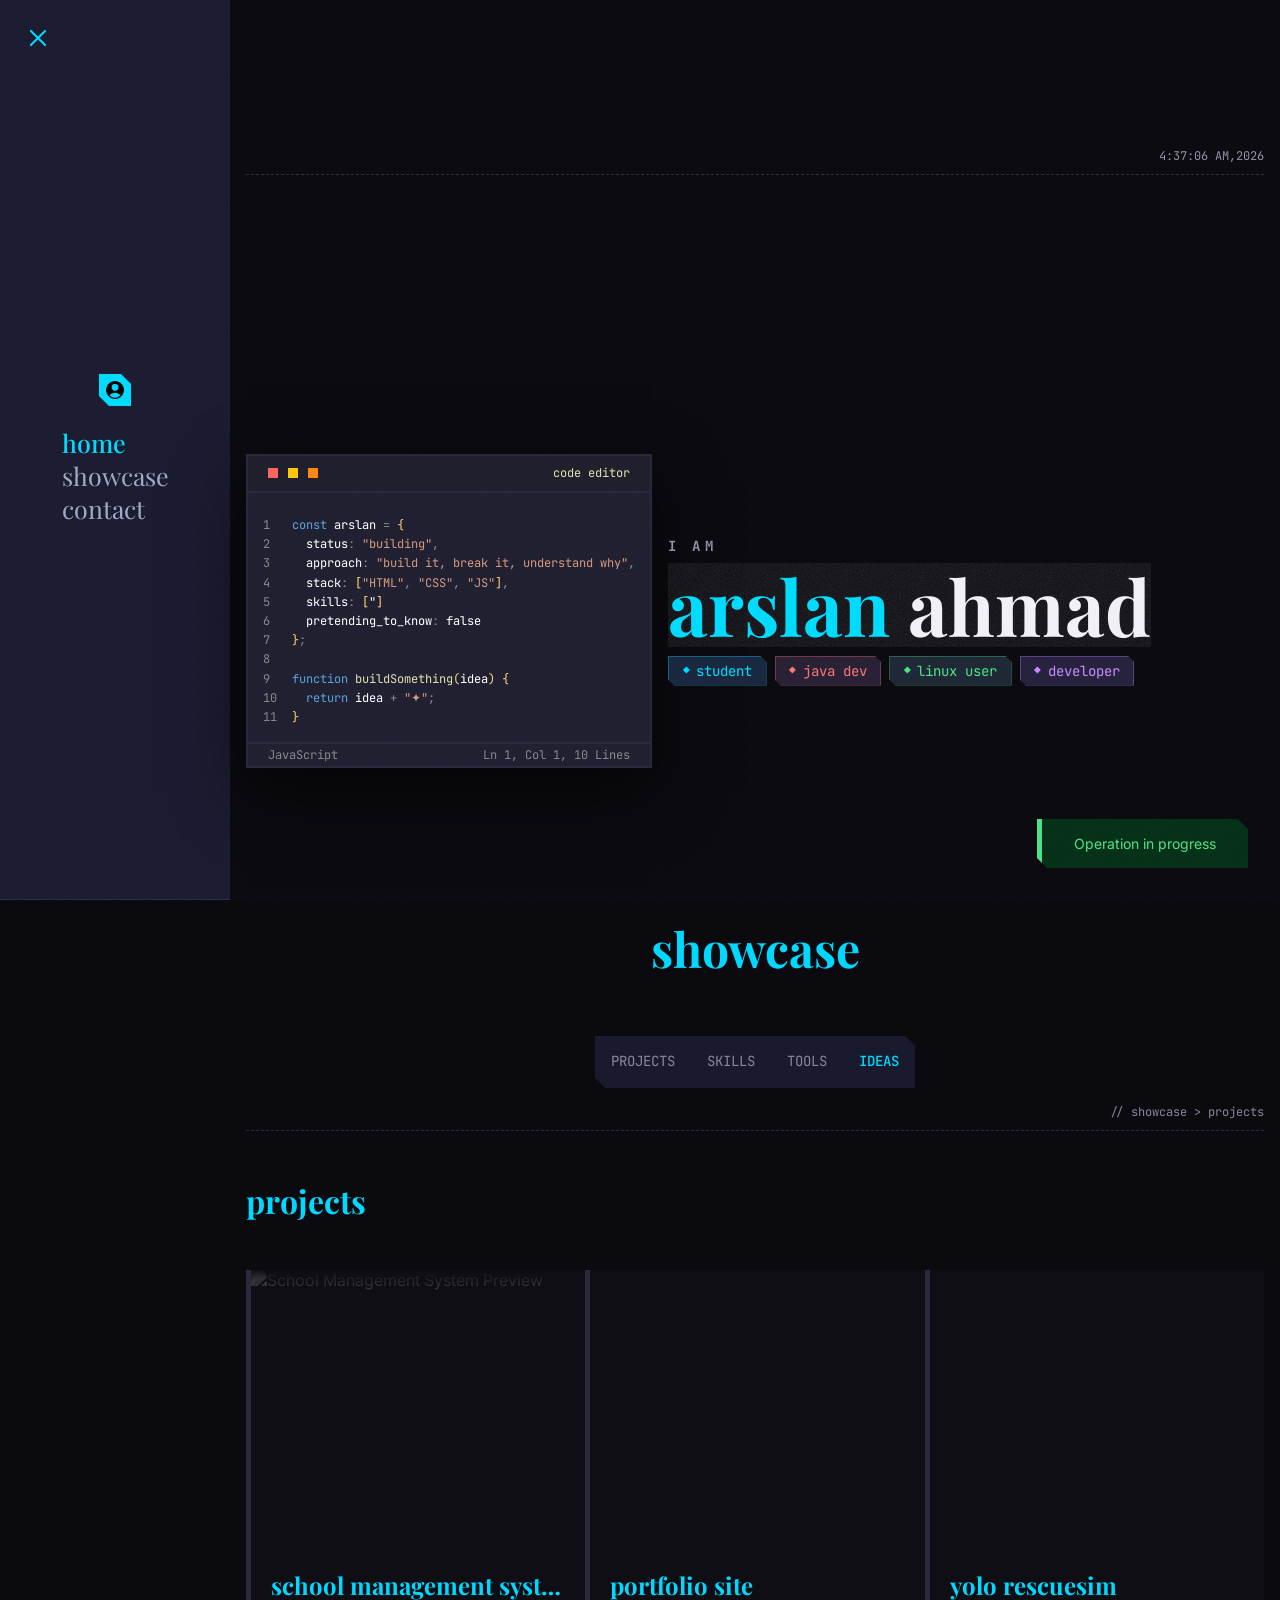
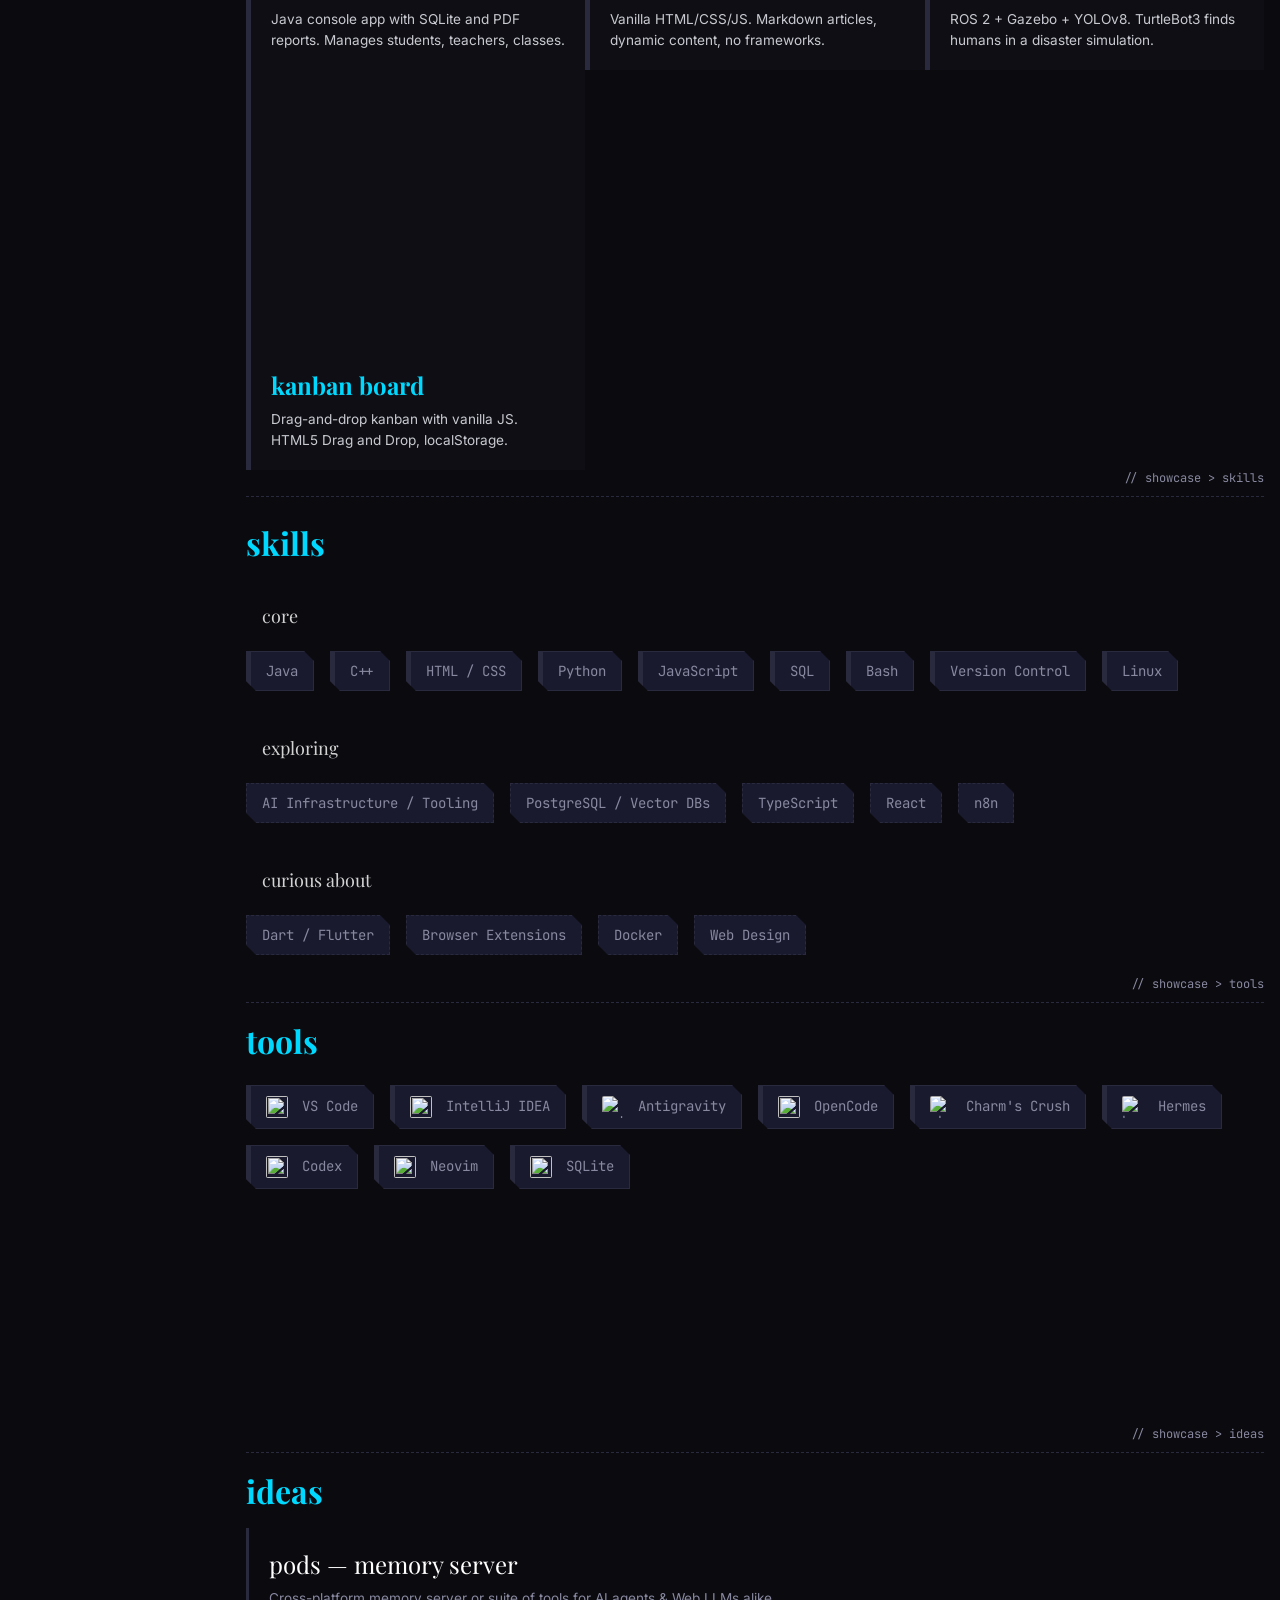
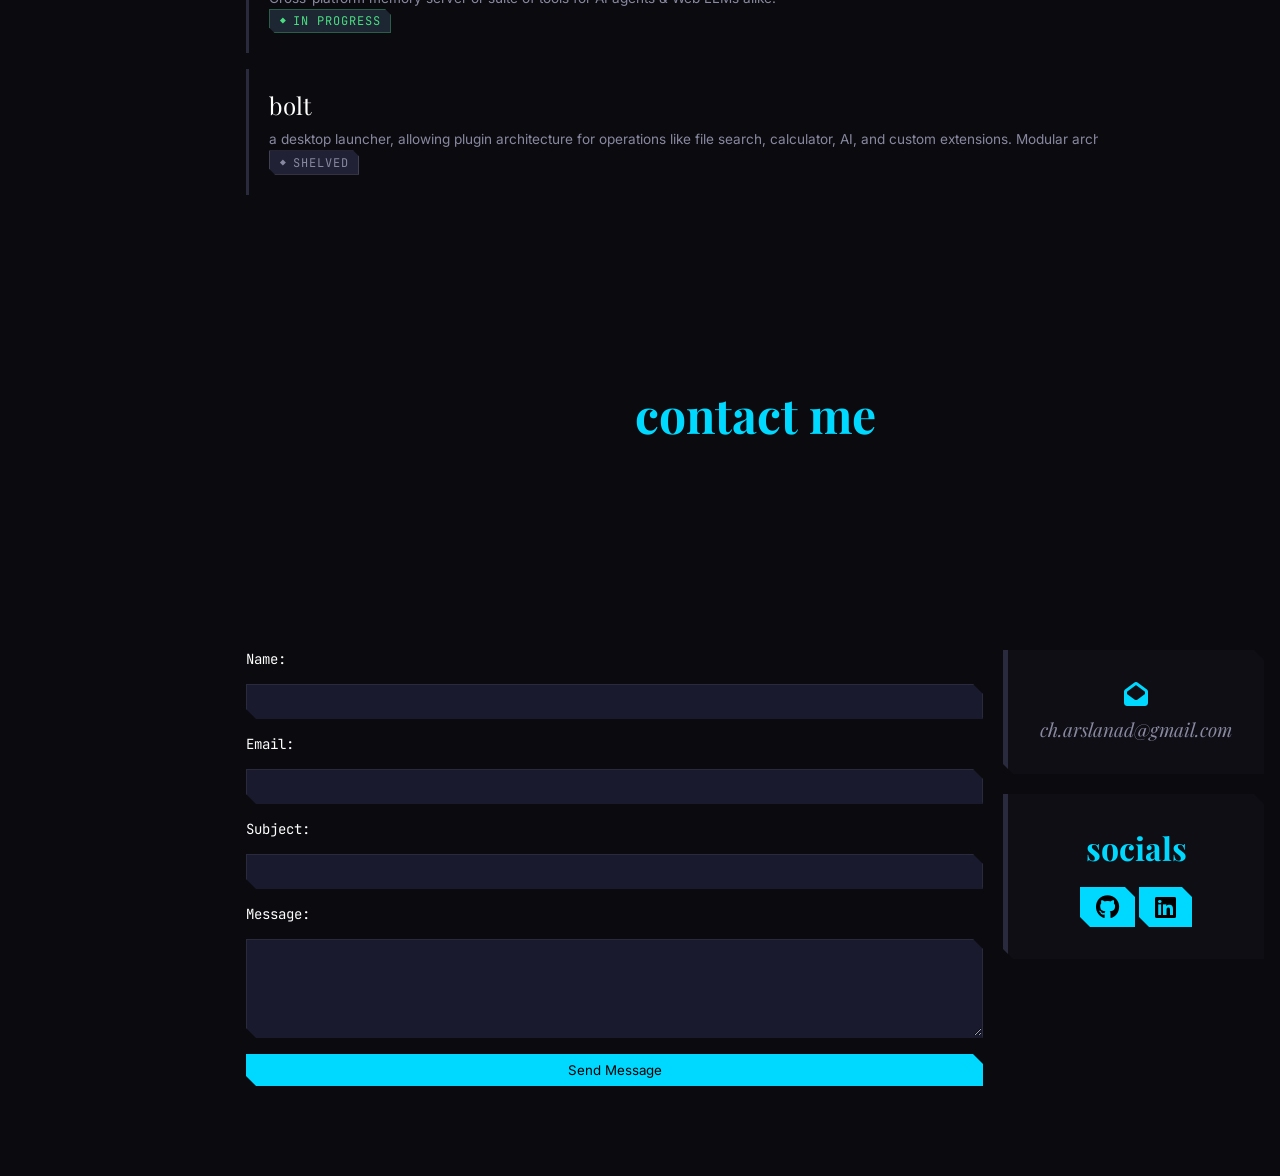
==== commit 35544df7: "feat: enhance tag styling and functionality; introduce clip-path variables for consistent UI element" ====
--- a/index.html
+++ b/index.html
@@ -60,9 +60,12 @@
         <div class="hero-content">
           <h3>I am</h3>
           <h1><span>Arslan</span> Ahmad</h1>
-          <p class="placeholder-array">A developer
-            <span class="cursor"></span>
-          </p>
+          <div class="tag-group">
+            <span class="tag" style="--tag-color: var(--accent)">student</span>
+            <span class="tag" style="--tag-color: #f87171">java dev</span>
+            <span class="tag" style="--tag-color: #4ade80">linux user</span>
+            <span class="tag" style="--tag-color: #c084fc">developer</span>
+          </div>
         </div>
       </section>
       <section class=" test showcase" id="showcase">
@@ -205,7 +208,7 @@
                 <h3 class="title">Pods — Memory Server</h3>
                 <p class="description">Cross-platform memory server or suite of tools for AI agents & Web LLMs alike.
                 </p>
-                <span class="status in-progress">IN PROGRESS</span>
+                <span class="tag status in-progress">IN PROGRESS</span>
               </a>
 
               <a class="idea" href="article.html?id=bolt-launcher">
@@ -215,7 +218,7 @@
                   extensions. Modular architecture, i.e., swap the frontend without
                   touching the
                   backend. </p>
-                <span class="status shelved">SHELVED</span>
+                <span class="tag status shelved">SHELVED</span>
               </a>
 
             </div>
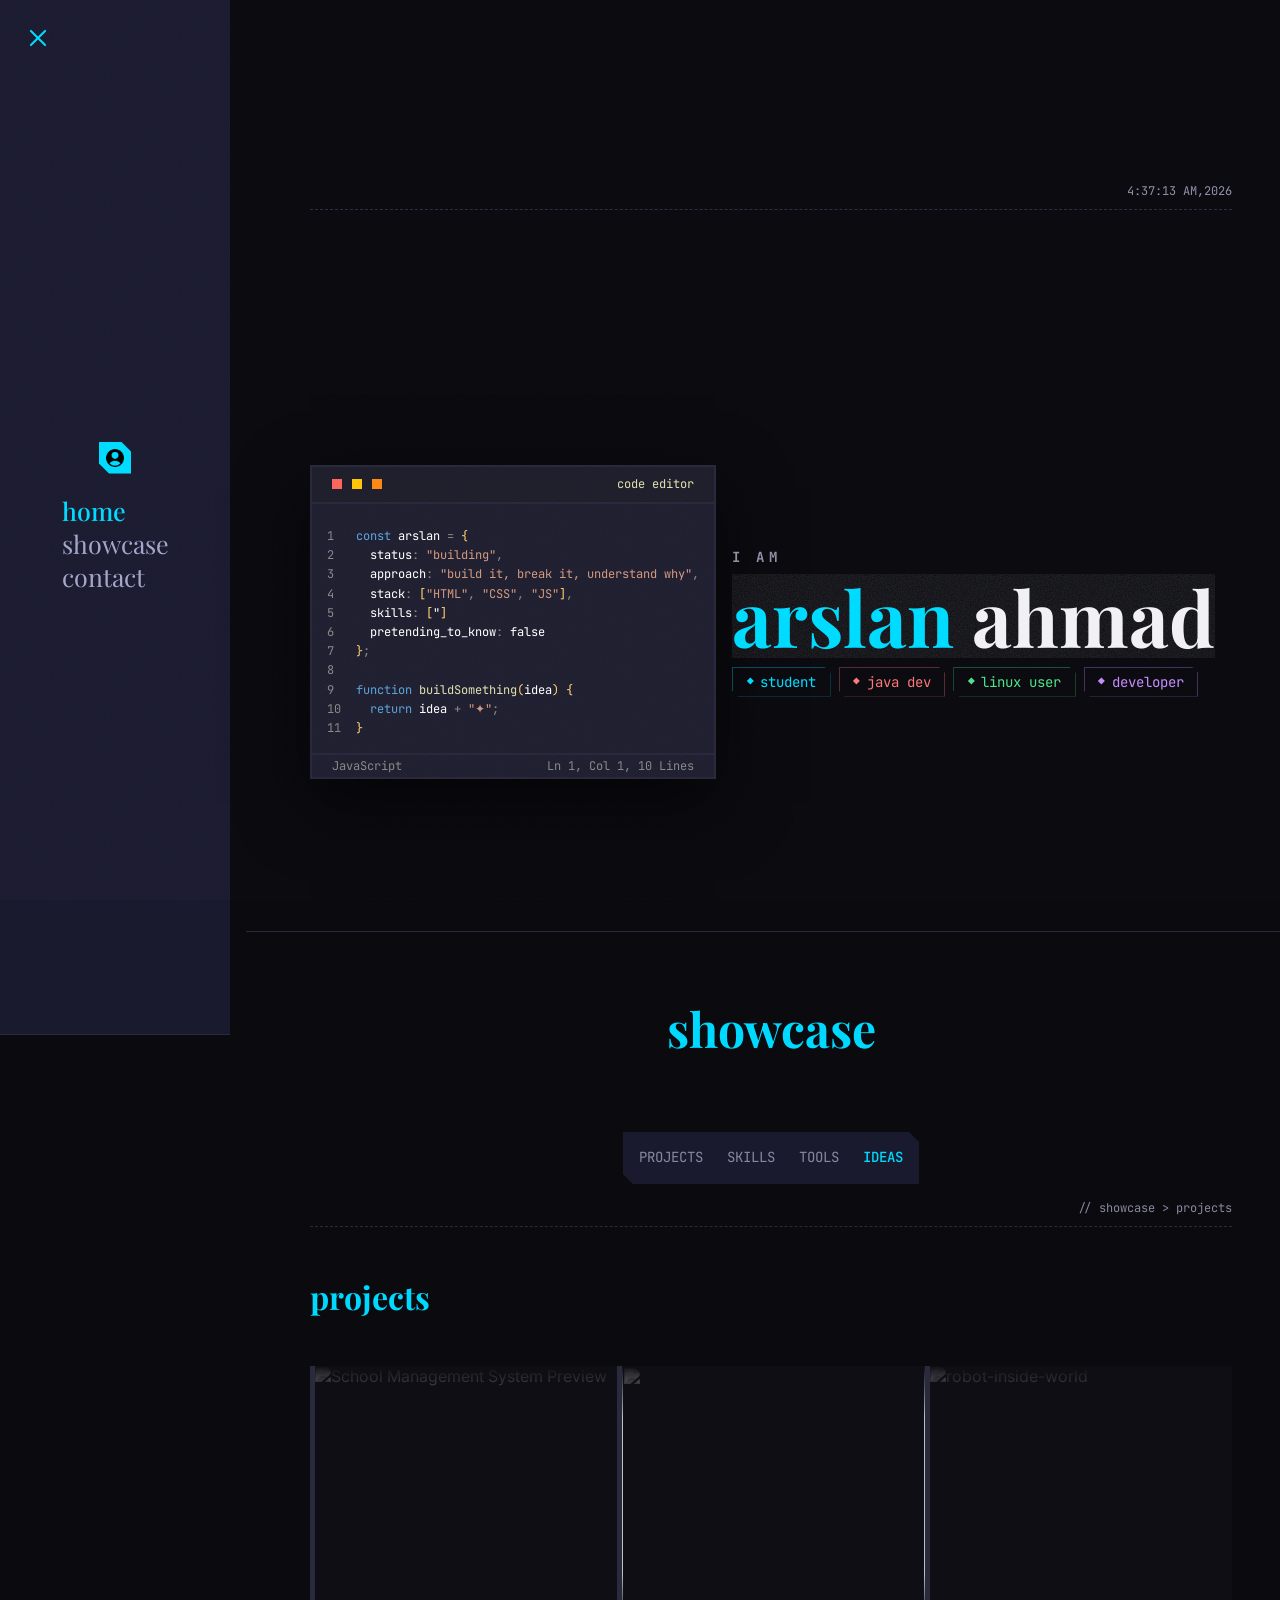
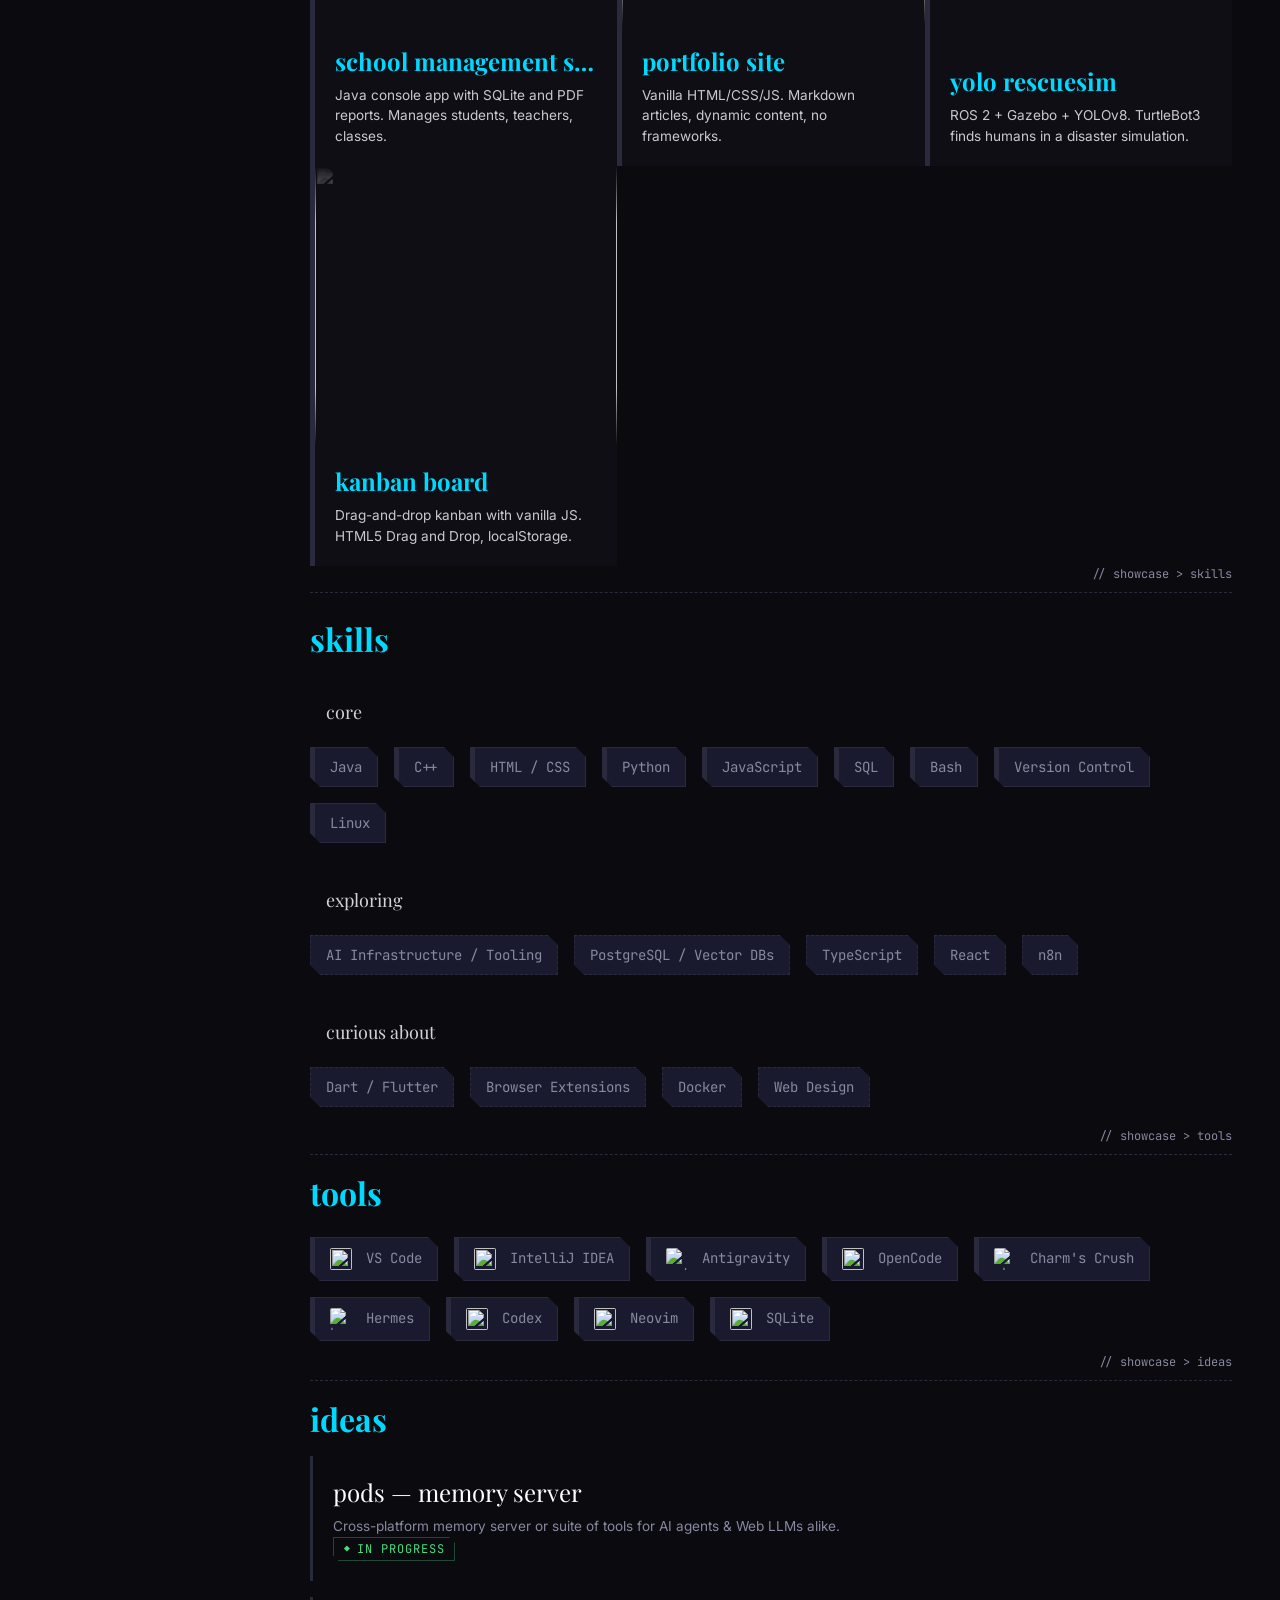
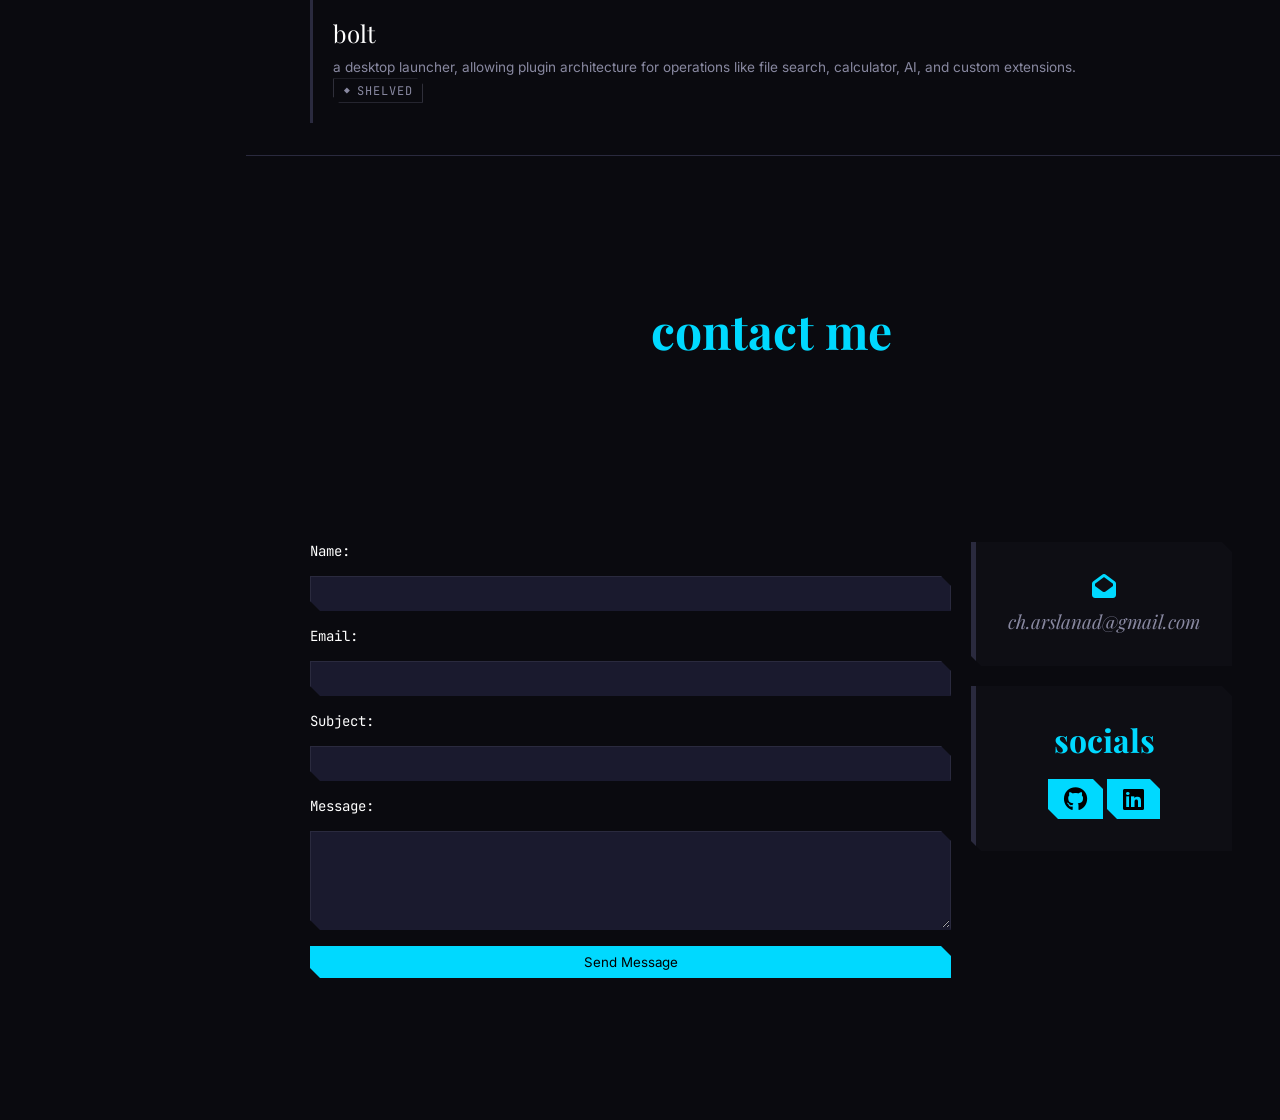
==== commit e8f0bb32: "feat: update project descriptions and add previews; enhance layout and styling for better user exper" ====
--- a/index.html
+++ b/index.html
@@ -80,7 +80,7 @@
         </div>
 
         <div class="showcase-items">
-          <div class="projects active" id="projects">
+          <div class="projects" id="projects">
             <div class="demo-label">// showcase > projects</div>
 
             <h2>Projects</h2>
@@ -97,18 +97,30 @@
                 </div>
               </a>
               <a class="project-item" href="article.html?type=projects&id=portfolio">
+
+                <img
+                  src="https://private-user-images.githubusercontent.com/218025646/610891901-bc6404af-b481-4f6f-9291-83f614906199.png?jwt=eyJ0eXAiOiJKV1QiLCJhbGciOiJIUzI1NiJ9.[base64].tMH3Kx-P55R8qDcEPu9mlDzg0E1tCH-jtGmwYsK8eZY"
+                  alt="" class="project-preview" style="object-position: 82% 20%;">
                 <div class="details">
                   <h3 class="title">Portfolio Site</h3>
                   <p class="description">Vanilla HTML/CSS/JS. Markdown articles, dynamic content, no frameworks.</p>
                 </div>
               </a>
               <a class="project-item" href="article.html?type=projects&id=yolo-rescuesim">
+
+                <img class="project-preview"
+                  src="https://github.com/user-attachments/assets/44f22963-bd08-4449-8801-f7fd118d7409"
+                  alt="robot-inside-world">
                 <div class="details">
                   <h3 class="title">YOLO RescueSim</h3>
                   <p class="description">ROS 2 + Gazebo + YOLOv8. TurtleBot3 finds humans in a disaster simulation.</p>
                 </div>
               </a>
               <a class="project-item" href="article.html?type=projects&id=kanban-board">
+
+                <img
+                  src="https://private-user-images.githubusercontent.com/218025646/610889586-f6448343-e8d0-439a-b30b-5423d065d71c.png?jwt=eyJ0eXAiOiJKV1QiLCJhbGciOiJIUzI1NiJ9.[base64].RgNwdMceWBV0UtM0yXNpqW_ahl_Xyb-h2xhLlyawlaI"
+                  alt="" class="project-preview">
                 <div class="details">
                   <h3 class="title">Kanban Board</h3>
                   <p class="description">Drag-and-drop kanban with vanilla JS. HTML5 Drag and Drop, localStorage.</p>
@@ -250,12 +262,12 @@
           </form>
 
           <div class="card-list">
-            <section class="card">
+            <div class="card">
               <i class="fa-solid fa-envelope-open accent"></i>
               <a class="link" href="mailto:ch.arslanad+portfolio@gmail.com">ch.arslanad@gmail.com</a>
-            </section>
-
-            <section class="card">
+            </div>
+
+            <div class="card">
               <h2>Socials</h2>
               <div>
                 <button type="button" aria-label="GitHub"
@@ -267,7 +279,7 @@
                   <i class="fa-brands fa-linkedin"></i>
                 </button>
               </div>
-            </section>
+            </div>
           </div>
         </div>
       </section>
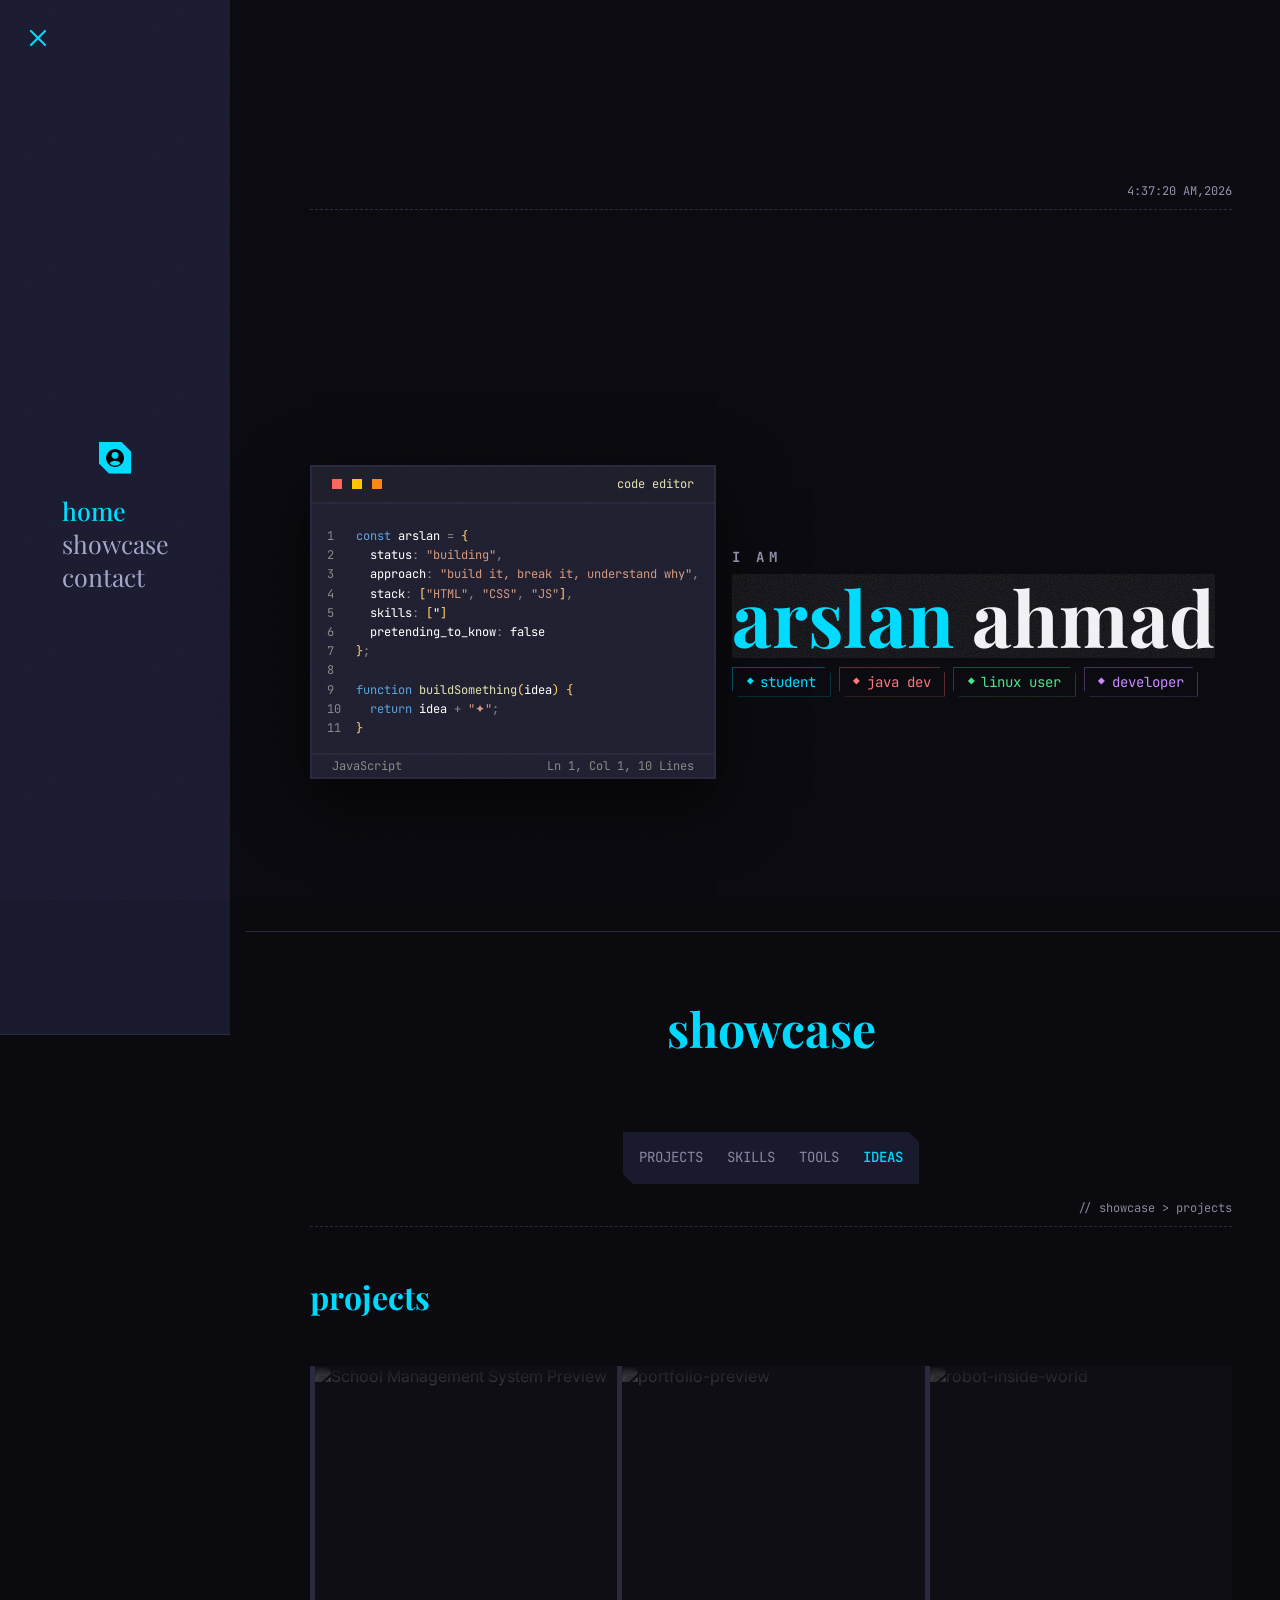
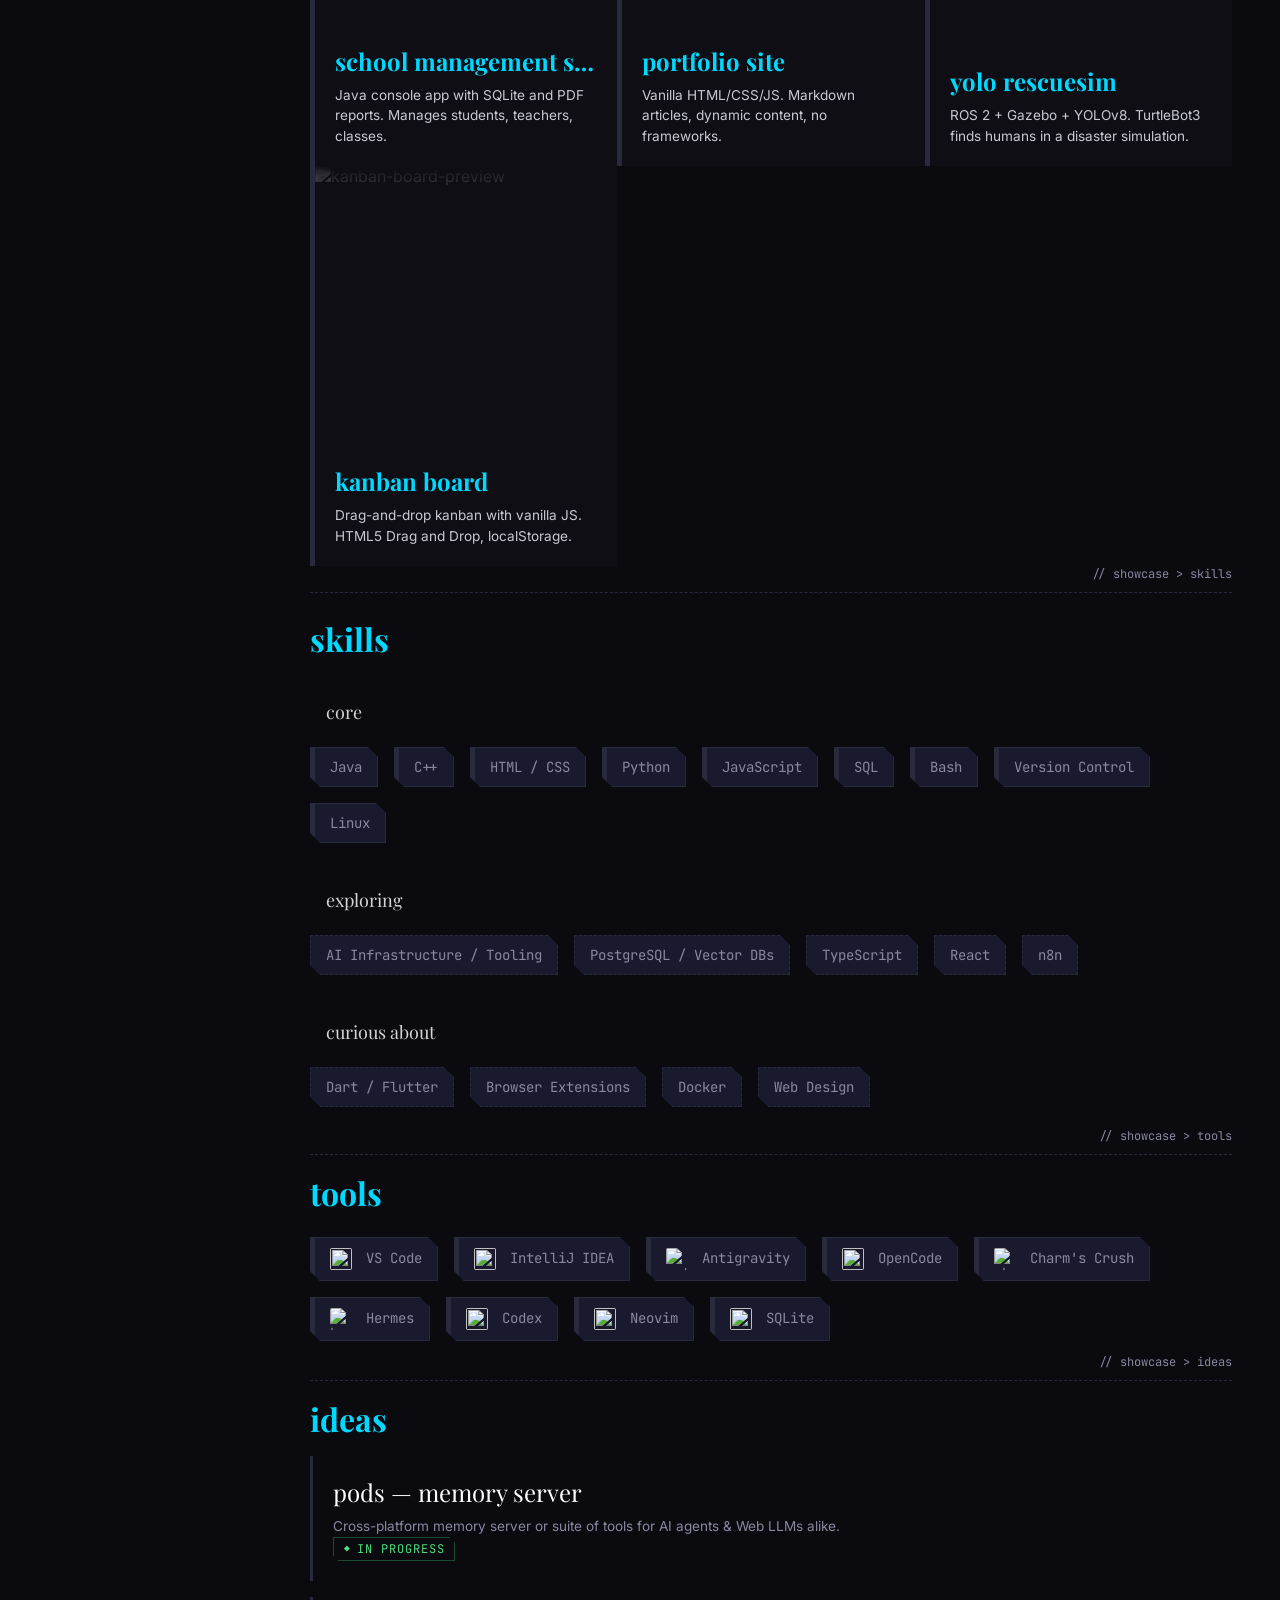
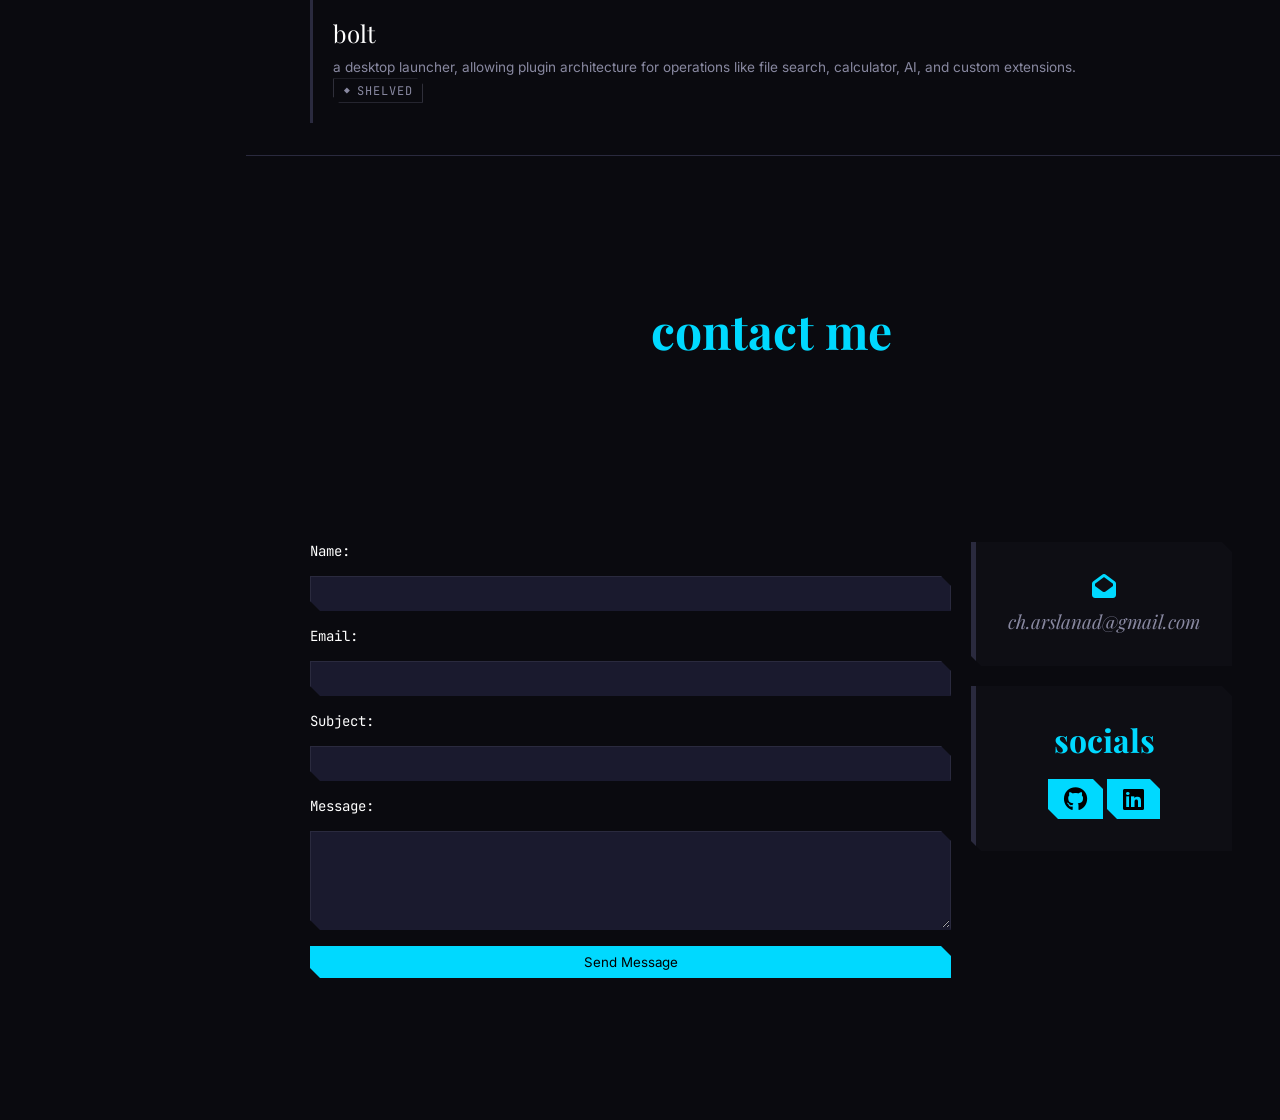
==== commit 9558018e: "feat: implement tooltip functionality with dynamic content and media support" ====
--- a/index.html
+++ b/index.html
@@ -7,6 +7,7 @@
   <title>Personal Portfolio</title>
   <link rel="preconnect" href="https://fonts.googleapis.com" />
   <link rel="preconnect" href="https://fonts.gstatic.com" crossorigin />
+  <link rel="preload" as="style" href="https://fonts.googleapis.com/css2?family=Inter:wght@400;600;700&display=swap" />
   <link
     href="https://fonts.googleapis.com/css2?family=Inter:wght@400;600;700&family=Playfair+Display:ital,wght@1,400;1,700&family=JetBrains+Mono&display=swap"
     rel="stylesheet" />
@@ -26,7 +27,7 @@
 
     <nav>
       <div class="menu">
-        <div class="logo"><img src="src/assets/logo.png" alt="Logo" /></div>
+        <div class="logo"><img src="src/assets/logo.png" alt="Logo" width="32" height="32" /></div>
 
         <ul class="nav-links">
           <li><a href="#home" class="active">Home</a></li>
@@ -61,10 +62,15 @@
           <h3>I am</h3>
           <h1><span>Arslan</span> Ahmad</h1>
           <div class="tag-group">
-            <span class="tag" style="--tag-color: var(--accent)">student</span>
-            <span class="tag" style="--tag-color: #f87171">java dev</span>
-            <span class="tag" style="--tag-color: #4ade80">linux user</span>
-            <span class="tag" style="--tag-color: #c084fc">developer</span>
+            <span class="tag" style="--tag-color: var(--accent)" data-type="text"
+              data-content='{"title":"Student","desc":"Doing bachelor of IET"}'>student</span>
+            <span class="tag" style="--tag-color: #f87171" data-type="text"
+              data-content='{"title":"Java Developer","desc":"Console apps, Android, data structures","url":"https://github.com/ch-arslanahmad/school_management_system_java"}'>java
+              dev</span>
+            <span class="tag" style="--tag-color: #4ade80" data-type="text"
+              data-content='{"title":"Linux User","desc":"Arch Linux, daily driver, shell scripting"}'>linux user</span>
+            <span class="tag" style="--tag-color: #c084fc" data-type="text"
+              data-content='{"title":"Developer","desc":"Passionate about creating innovative solutions", "url":"https://github.com/ch-arslanahmad/"}'>developer</span>
           </div>
         </div>
       </section>
@@ -98,9 +104,8 @@
               </a>
               <a class="project-item" href="article.html?type=projects&id=portfolio">
 
-                <img
-                  src="https://private-user-images.githubusercontent.com/218025646/610891901-bc6404af-b481-4f6f-9291-83f614906199.png?jwt=eyJ0eXAiOiJKV1QiLCJhbGciOiJIUzI1NiJ9.[base64].tMH3Kx-P55R8qDcEPu9mlDzg0E1tCH-jtGmwYsK8eZY"
-                  alt="" class="project-preview" style="object-position: 82% 20%;">
+                <img src="https://github.com/user-attachments/assets/bc6404af-b481-4f6f-9291-83f614906199"
+                  alt="portfolio-preview" class="project-preview" style="object-position: 82% 20%;">
                 <div class="details">
                   <h3 class="title">Portfolio Site</h3>
                   <p class="description">Vanilla HTML/CSS/JS. Markdown articles, dynamic content, no frameworks.</p>
@@ -118,9 +123,8 @@
               </a>
               <a class="project-item" href="article.html?type=projects&id=kanban-board">
 
-                <img
-                  src="https://private-user-images.githubusercontent.com/218025646/610889586-f6448343-e8d0-439a-b30b-5423d065d71c.png?jwt=eyJ0eXAiOiJKV1QiLCJhbGciOiJIUzI1NiJ9.[base64].RgNwdMceWBV0UtM0yXNpqW_ahl_Xyb-h2xhLlyawlaI"
-                  alt="" class="project-preview">
+                <img src="https://github.com/user-attachments/assets/f6448343-e8d0-439a-b30b-5423d065d71c"
+                  alt="kanban-board-preview" class="project-preview" style="object-position: 60% 20%;">
                 <div class="details">
                   <h3 class="title">Kanban Board</h3>
                   <p class="description">Drag-and-drop kanban with vanilla JS. HTML5 Drag and Drop, localStorage.</p>
@@ -129,114 +133,158 @@
             </div>
           </div>
 
-          <div class="skills" id="skills">
-            <div class="demo-label">// showcase > skills</div>
-
-            <h2>Skills</h2>
-
-            <div class="skill-group">
-              <h3>Core</h3>
-              <ul class="skills-list">
-                <li class="chip">Java</li>
-                <li class="chip">C++</li>
-                <li class="chip">HTML / CSS</li>
-                <li class="chip">Python</li>
-                <li class="chip">JavaScript</li>
-                <li class="chip">SQL</li>
-                <li class="chip">Bash</li>
-                <li class="chip">Version Control</li>
-                <li class="chip">Linux</li>
-
+            <div class="skills" id="skills">
+              <div class="demo-label">// showcase > skills</div>
+
+              <h2>Skills</h2>
+
+              <div class="skill-group">
+                <h3>Core</h3>
+                <ul class="skills-list">
+                  <li class="chip" data-type="text"
+                    data-content='{"title":"Java","desc":"Object-oriented programming, Java fundamentals", "link": "https://github.com/ch-arslanahmad/java-oop-exercises"}'>
+                    Java</li>
+                  <li class="chip" data-type="text" data-content='{"title":"C++","desc":"System programming, STL"}'>C++
+                  </li>
+                  <li class="chip" data-type="text"
+                    data-content='{"title":"HTML / CSS","desc":"Semantic markup, responsive design, self-evident site"}'>
+                    HTML / CSS</li>
+                  <li class="chip" data-type="text"
+                    data-content='{"title":"Python","desc":"Scripting, automation, data analysis", "link": ""}'>Python
+                  </li>
+                  <li class="chip" data-type="text"
+                    data-content='{"title":"JavaScript","desc":"Frontend, Node.js, DOM", "link": ""}'>
+                    JavaScript</li>
+                  <li class="chip" data-type="text"
+                    data-content='{"title":"SQL","desc":"Relational databases, queries, optimization"}'>SQL</li>
+                  <li class="chip" data-type="media" data-content='{"media-type": "image", "link": ""}'>Bash</li>
+                  <li class="chip" data-type="media" data-content='{"media-type": "image", "link": ""}'>Version
+                    Control</li>
+                  <li class="chip" data-type="text"
+                    data-content='{"title":"Linux","desc":"Arch Linux, system admin, daily driver"}'>Linux</li>
+
+                </ul>
+              </div>
+
+              <div class="skill-group">
+                <h3>Exploring</h3>
+                <ul class="skills-list">
+                  <li class="chip-v2" data-type="text"
+                    data-content='{"title":"AI Infrastructure","desc":"LLM tooling, agents, MCP servers", "link": "https://github.com/ch-arslanahmad/ai-playbook/"}'>
+                    AI
+                    Infrastructure / Tooling</li>
+                  <li class="chip-v2" data-type="text"
+                    data-content='{"title":"PostgreSQL","desc":"Relational databases, pgvector, performance"}'>PostgreSQL
+                    / Vector DBs</li>
+                  <li class="chip-v2" data-type="media" data-content='{"media-type": "image", "link": ""}'>TypeScript</li>
+                  <li class="chip-v2" data-type="text"
+                    data-content='{"title":"React","desc":"UI components, hooks, state management"}'>React</li>
+                  <li class="chip-v2" data-type="media" data-content='{"media-type": "image", "link": ""}'>n8n</li>
+                </ul>
+              </div>
+
+              <div class="skill-group">
+                <h3>Curious About</h3>
+                <ul class="skills-list">
+                  <li class="chip-v2" data-type="text"
+                    data-content='{"title":"Dart / Flutter","desc":"Cross-platform mobile development"}'>Dart / Flutter
+                  </li>
+                  <li class="chip-v2" data-type="text"
+                    data-content='{"title":"Browser Extensions","desc":"Web extensions, Chrome APIs"}'>Browser Extensions
+                  </li>
+                  <li class="chip-v2" data-type="text"
+                    data-content='{"title":"Docker","desc":"Containers, images, compose"}'>Docker</li>
+                  <li class="chip-v2" data-type="text"
+                    data-content='{"title":"Web Design","desc":"UI/UX, accessibility, design systems, as evident in this website"}'>
+                    Web Design</li>
+                </ul>
+              </div>
+
+            </div>
+
+            <div class="tools" id="tools">
+              <div class="demo-label">// showcase > tools</div>
+
+              <h2>Tools</h2>
+
+              <ul class="tools-list">
+                <li class="chip" data-type="text"
+                  data-content='{"title":"VS Code","desc":"Primary editor, extensions, debugging"}'>
+                  <img class="tool-icon"
+                    src="https://cdn.jsdelivr.net/gh/devicons/devicon/icons/vscode/vscode-original.svg" alt=""> VS Code
+                </li>
+                <li class="chip" data-type="text"
+                  data-content='{"title":"IntelliJ IDEA","desc":"Java IDE, refactoring, debugging"}'>
+                  <img class="tool-icon"
+                    src="https://cdn.jsdelivr.net/gh/devicons/devicon/icons/intellij/intellij-original.svg" alt="">
+                  IntelliJ IDEA
+                </li>
+                <li class="chip" data-type="text"
+                  data-content='{"title":"Antigravity","desc":"AI coding assistant by Google"}'>
+                  <img class="tool-icon" src="https://favicool.com/api/icon?domain=antigravity.google"
+                    alt="antigravity"> Antigravity
+                </li>
+                <li class="chip" data-type="text"
+                  data-content='{"title":"OpenCode","desc":"Opensource AI coding agent platform"}'>
+                  <img class="tool-icon"
+                    src="https://media.licdn.com/dms/image/v2/D4D0BAQFJMzzCNacJ9A/company-logo_200_200/B4DZnKXK2mHsAM-/0/1760036695735?e=2147483647&v=beta&t=FutmMxdZErSSxb70NqSy5JB7f-gggnm0mz871Ik3L1s"
+                    alt=""> OpenCode
+                </li>
+                <li class="chip" data-type="text"
+                  data-content='{"title":"Charm&#39;s Crush","desc":"Terminal AI framework"}'>
+                  <img class="tool-icon" src="https://avatars.githubusercontent.com/u/57376114" alt="charm's-crush">
+                  Charm's Crush
+                </li>
+                <li class="chip" data-type="text" data-content='{"title":"Hermes","desc":"AI agent by Nous Research"}'>
+                  <img class="tool-icon" src="https://hermes-agent.nousresearch.com/docs/img/logo.png"
+                    alt="hermes-agent"> Hermes
+                </li>
+                <li class="chip" data-type="text"
+                  data-content='{"title":"Codex","desc":"AI coding assistant by OpenAI"}'>
+                  <img class="tool-icon"
+                    src="https://raw.githubusercontent.com/lobehub/lobe-icons/refs/heads/master/packages/static-png/dark/codex-color.png"
+                    alt=""> Codex
+                </li>
+                <li class="chip" data-type="text" data-content='{"title":"Neovim","desc":"Modern Vim-based editor"}'>
+                  <img class="tool-icon"
+                    src="https://cdn.jsdelivr.net/gh/devicons/devicon/icons/neovim/neovim-original.svg" alt=""> Neovim
+                </li>
+                <li class="chip" data-type="text"
+                  data-content='{"title":"SQLite","desc":"Embedded SQL database engine"}'>
+                  <img class="tool-icon"
+                    src="https://cdn.jsdelivr.net/gh/devicons/devicon/icons/sqlite/sqlite-original.svg" alt=""> SQLite
+                </li>
               </ul>
             </div>
 
-            <div class="skill-group">
-              <h3>Exploring</h3>
-              <ul class="skills-list">
-                <li class="chip-v2">AI Infrastructure / Tooling</li>
-                <li class="chip-v2">PostgreSQL / Vector DBs</li>
-
-                <li class="chip-v2">TypeScript</li>
-                <li class="chip-v2">React</li>
-                <li class="chip-v2">n8n</li>
-              </ul>
-            </div>
-
-            <div class="skill-group">
-              <h3>Curious About</h3>
-              <ul class="skills-list">
-                <li class="chip-v2">Dart / Flutter</li>
-                <li class="chip-v2">Browser Extensions</li>
-                <li class="chip-v2">Docker</li>
-                <li class="chip-v2">Web Design</li>
-              </ul>
-            </div>
-          </div>
-
-          <div class="tools" id="tools">
-            <div class="demo-label">// showcase > tools</div>
-
-            <h2>Tools</h2>
-
-            <ul class="tools-list">
-              <li class="chip"><img class="tool-icon"
-                  src="https://cdn.jsdelivr.net/gh/devicons/devicon/icons/vscode/vscode-original.svg" alt=""> VS Code
-              </li>
-              <li class="chip"><img class="tool-icon"
-                  src="https://cdn.jsdelivr.net/gh/devicons/devicon/icons/intellij/intellij-original.svg" alt="">
-                IntelliJ
-                IDEA</li>
-              <li class="chip"><img class="tool-icon" src="https://favicool.com/api/icon?domain=antigravity.google"
-                  alt="antigravity" alt=""> Antigravity</li>
-              <li class="chip"><img class="tool-icon"
-                  src="https://media.licdn.com/dms/image/v2/D4D0BAQFJMzzCNacJ9A/company-logo_200_200/B4DZnKXK2mHsAM-/0/1760036695735?e=2147483647&v=beta&t=FutmMxdZErSSxb70NqSy5JB7f-gggnm0mz871Ik3L1s"
-                  alt=""> OpenCode</li>
-              <li class="chip"><img class="tool-icon" src="https://avatars.githubusercontent.com/u/57376114"
-                  alt="charm's-crush">
-                Charm's Crush</li>
-              <li class="chip"><img class="tool-icon" src="https://hermes-agent.nousresearch.com/docs/img/logo.png"
-                  alt="hermes-agent" alt=""> Hermes</li>
-              <li class="chip"><img class="tool-icon"
-                  src="https://raw.githubusercontent.com/lobehub/lobe-icons/refs/heads/master/packages/static-png/dark/codex-color.png"
-                  alt=""> Codex</li>
-              <li class="chip"><img class="tool-icon"
-                  src="https://cdn.jsdelivr.net/gh/devicons/devicon/icons/neovim/neovim-original.svg" alt=""> Neovim
-              </li>
-              <li class="chip"><img class="tool-icon"
-                  src="https://cdn.jsdelivr.net/gh/devicons/devicon/icons/sqlite/sqlite-original.svg" alt=""> SQLite
-              </li>
-            </ul>
-          </div>
-
-          <div class="ideas" id="ideas">
-
-            <div class="demo-label">// showcase > ideas</div>
-
-            <h2>Ideas</h2>
-
-            <div class="ideas-list">
-
-              <a class="idea" href="article.html?id=pods">
-                <h3 class="title">Pods — Memory Server</h3>
-                <p class="description">Cross-platform memory server or suite of tools for AI agents & Web LLMs alike.
-                </p>
-                <span class="tag status in-progress">IN PROGRESS</span>
-              </a>
-
-              <a class="idea" href="article.html?id=bolt-launcher">
-                <h3 class="title">Bolt</h3>
-                <p class="description">a desktop launcher, allowing plugin architecture for operations like file
-                  search, calculator, AI, and custom
-                  extensions. Modular architecture, i.e., swap the frontend without
-                  touching the
-                  backend. </p>
-                <span class="tag status shelved">SHELVED</span>
-              </a>
-
-            </div>
-
-          </div>
-        </div>
+            <div class="ideas" id="ideas">
+
+              <div class="demo-label">// showcase > ideas</div>
+
+              <h2>Ideas</h2>
+
+              <div class="ideas-list">
+
+                <a class="idea" href="article.html?id=pods">
+                  <h3 class="title">Pods — Memory Server</h3>
+                  <p class="description">Cross-platform memory server or suite of tools for AI agents & Web LLMs alike.
+                  </p>
+                  <span class="tag status in-progress">IN PROGRESS</span>
+                </a>
+
+                <a class="idea" href="article.html?id=bolt-launcher">
+                  <h3 class="title">Bolt</h3>
+                  <p class="description">a desktop launcher, allowing plugin architecture for operations like file
+                    search, calculator, AI, and custom
+                    extensions. Modular architecture, i.e., swap the frontend without
+                    touching the
+                    backend. </p>
+                  <span class="tag status shelved">SHELVED</span>
+                </a>
+
+              </div>
+
+            </div>
       </section>
 
       <section class=" contact" id="contact">
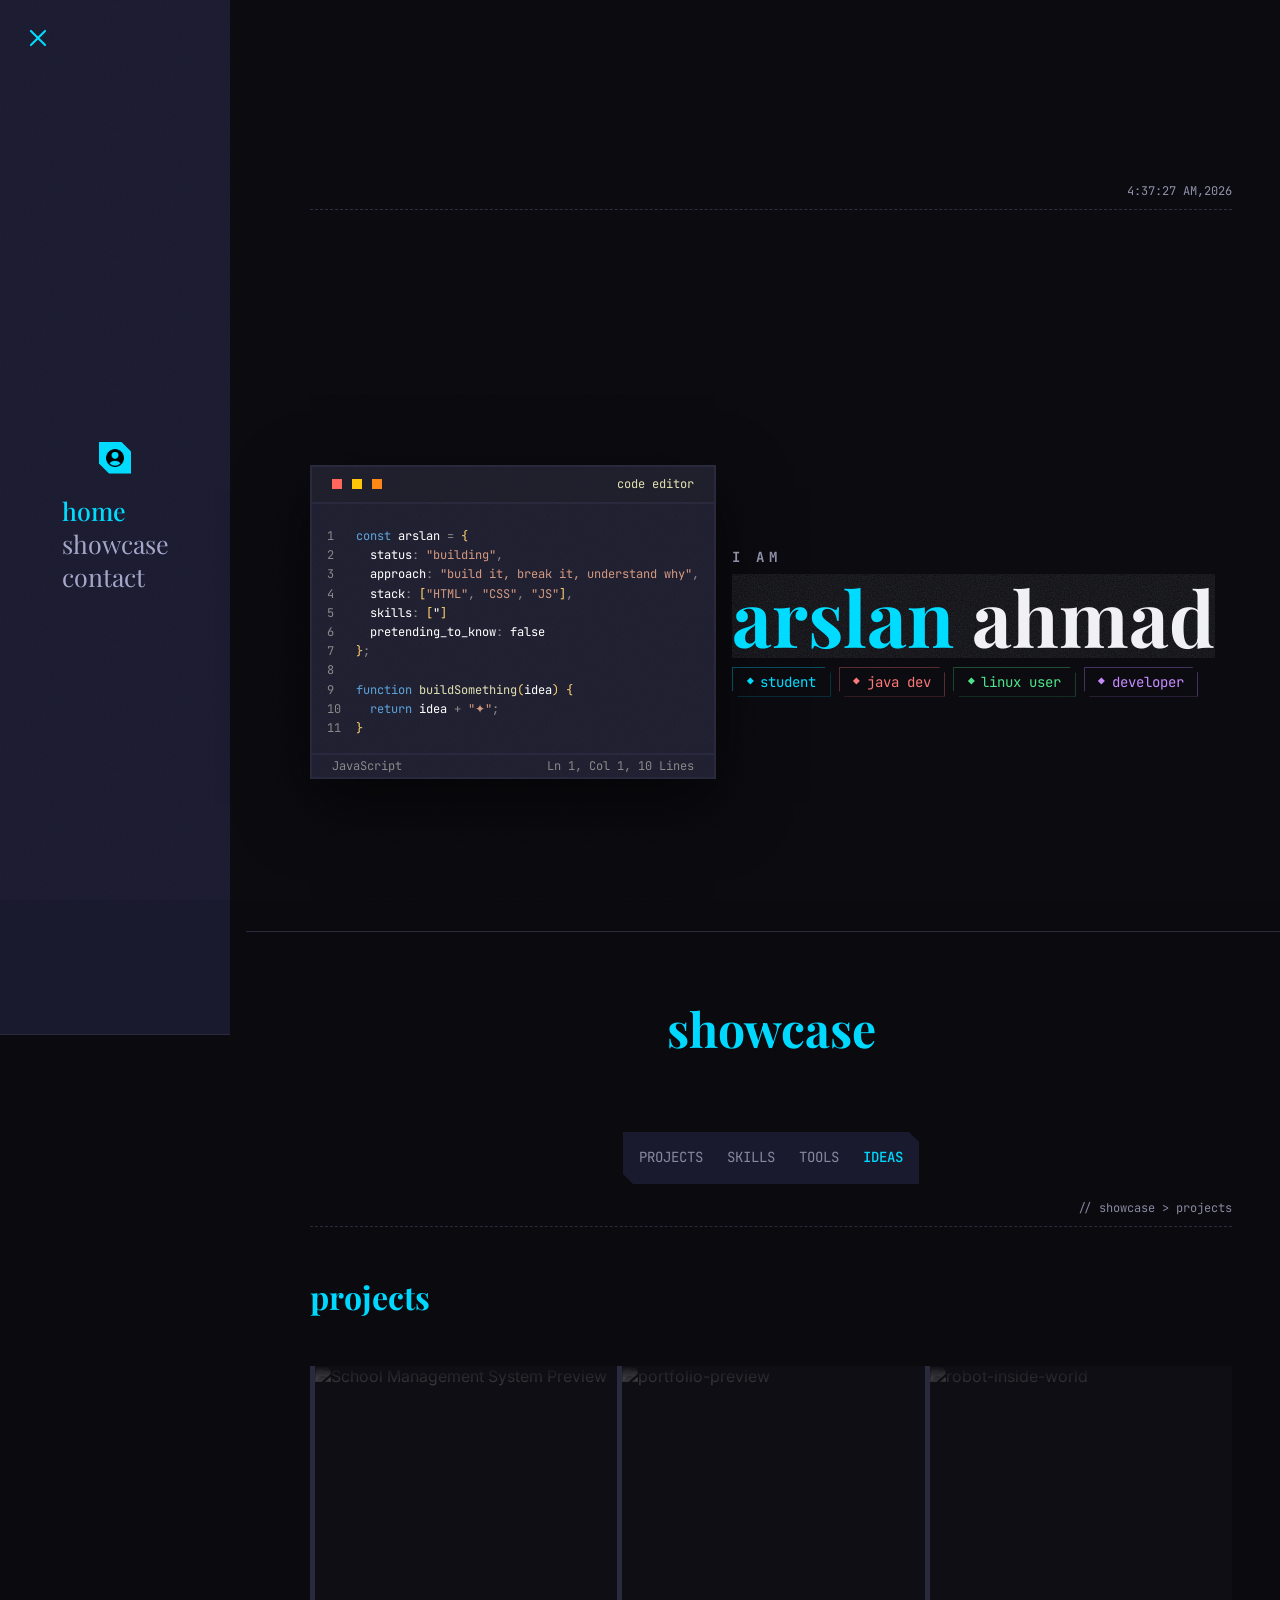
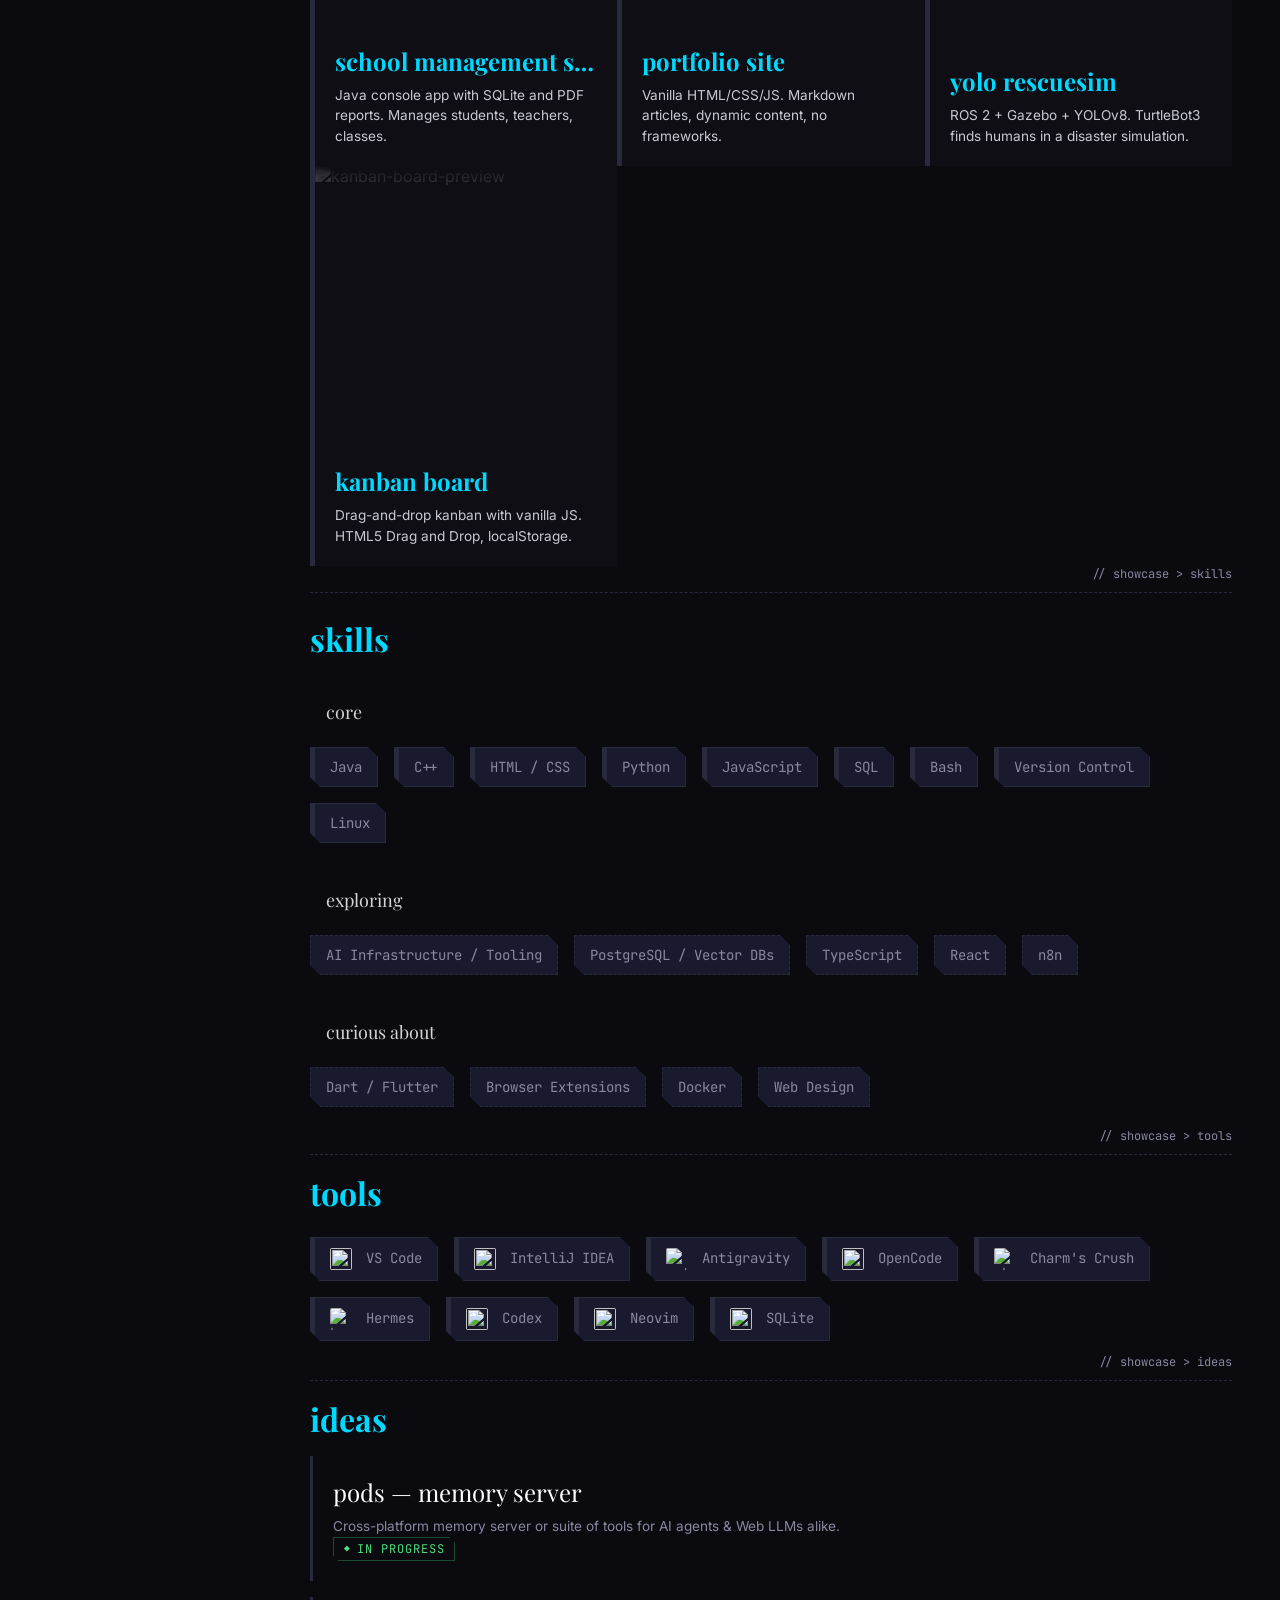
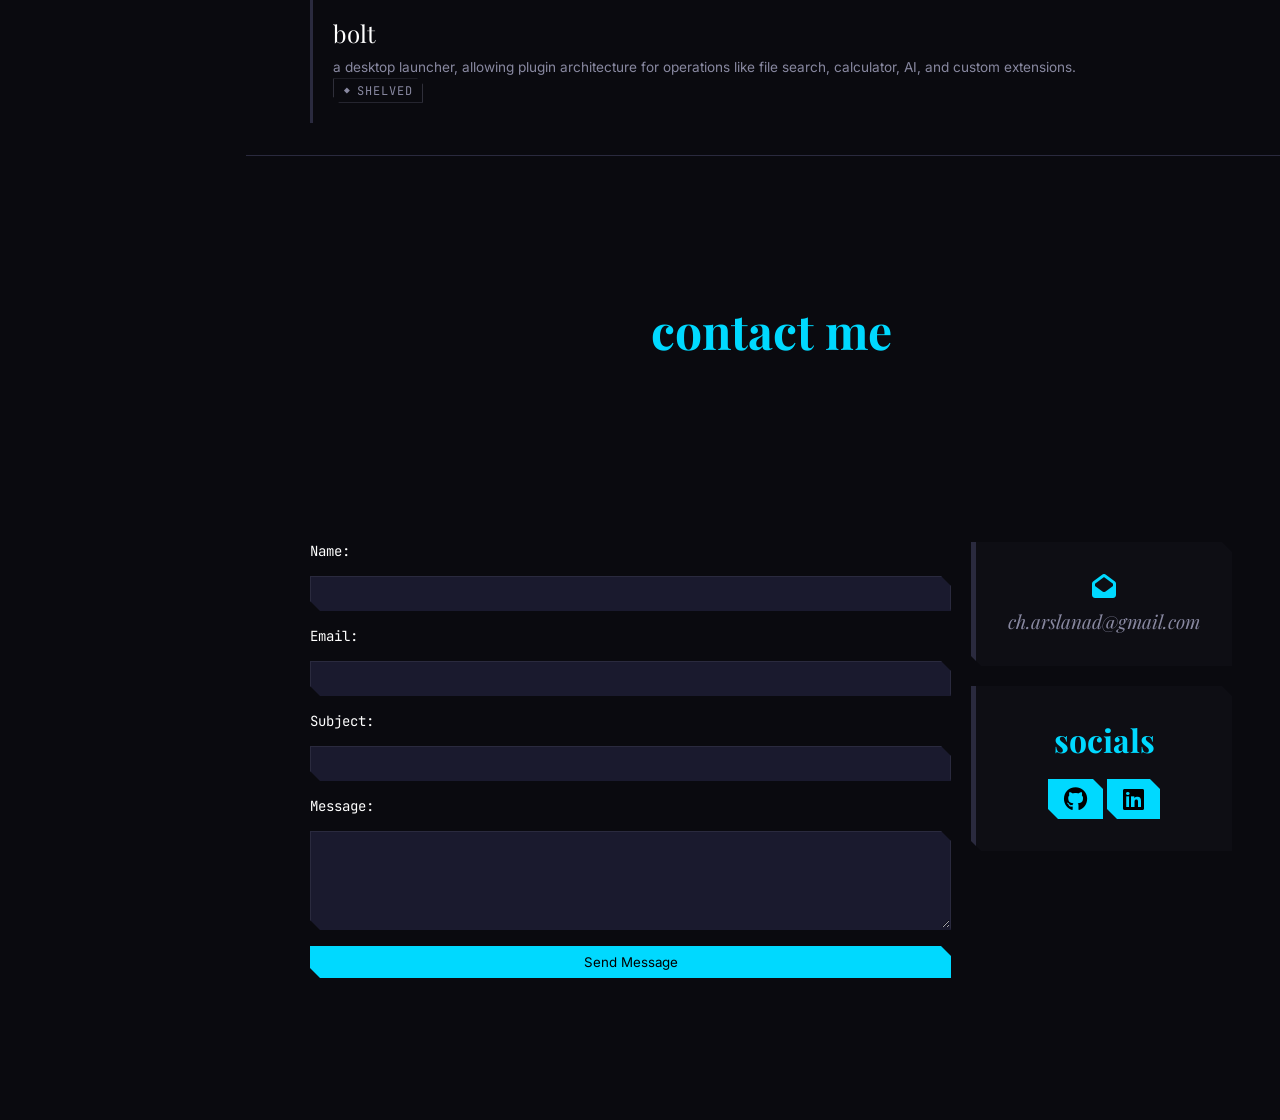
==== commit 538f8360: "added image for n8n" ====
--- a/index.html
+++ b/index.html
@@ -179,7 +179,7 @@
                   <li class="chip-v2" data-type="media" data-content='{"media-type": "image", "link": ""}'>TypeScript</li>
                   <li class="chip-v2" data-type="text"
                     data-content='{"title":"React","desc":"UI components, hooks, state management"}'>React</li>
-                  <li class="chip-v2" data-type="media" data-content='{"media-type": "image", "link": ""}'>n8n</li>
+                  <li class="chip-v2" data-type="media" data-content='{"media-type": "image", "link": "https://github.com/user-attachments/assets/88259791-25e2-48ec-97bd-312da1f7dd07"}'>n8n</li>
                 </ul>
               </div>
 
@@ -342,4 +342,4 @@
 </body>
 <script src="src/main.js"></script>
 
-</html>+</html>
